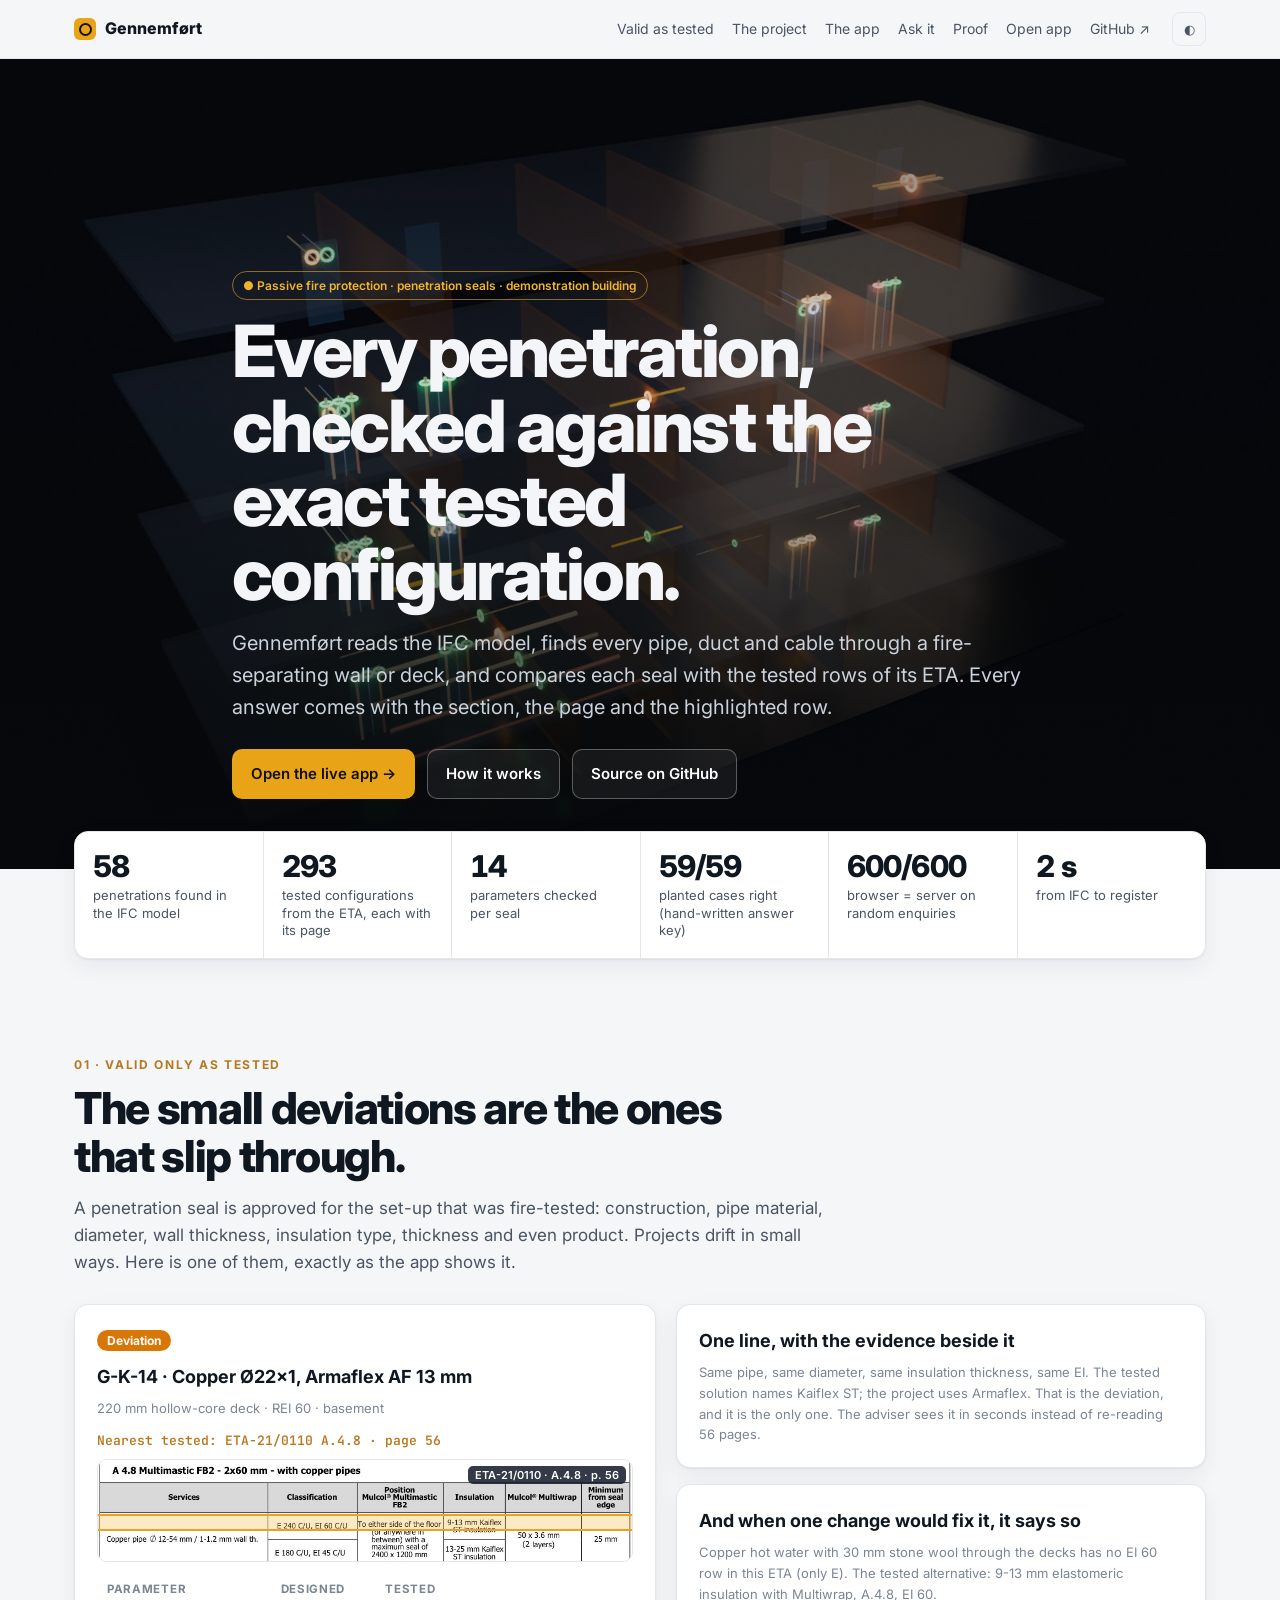
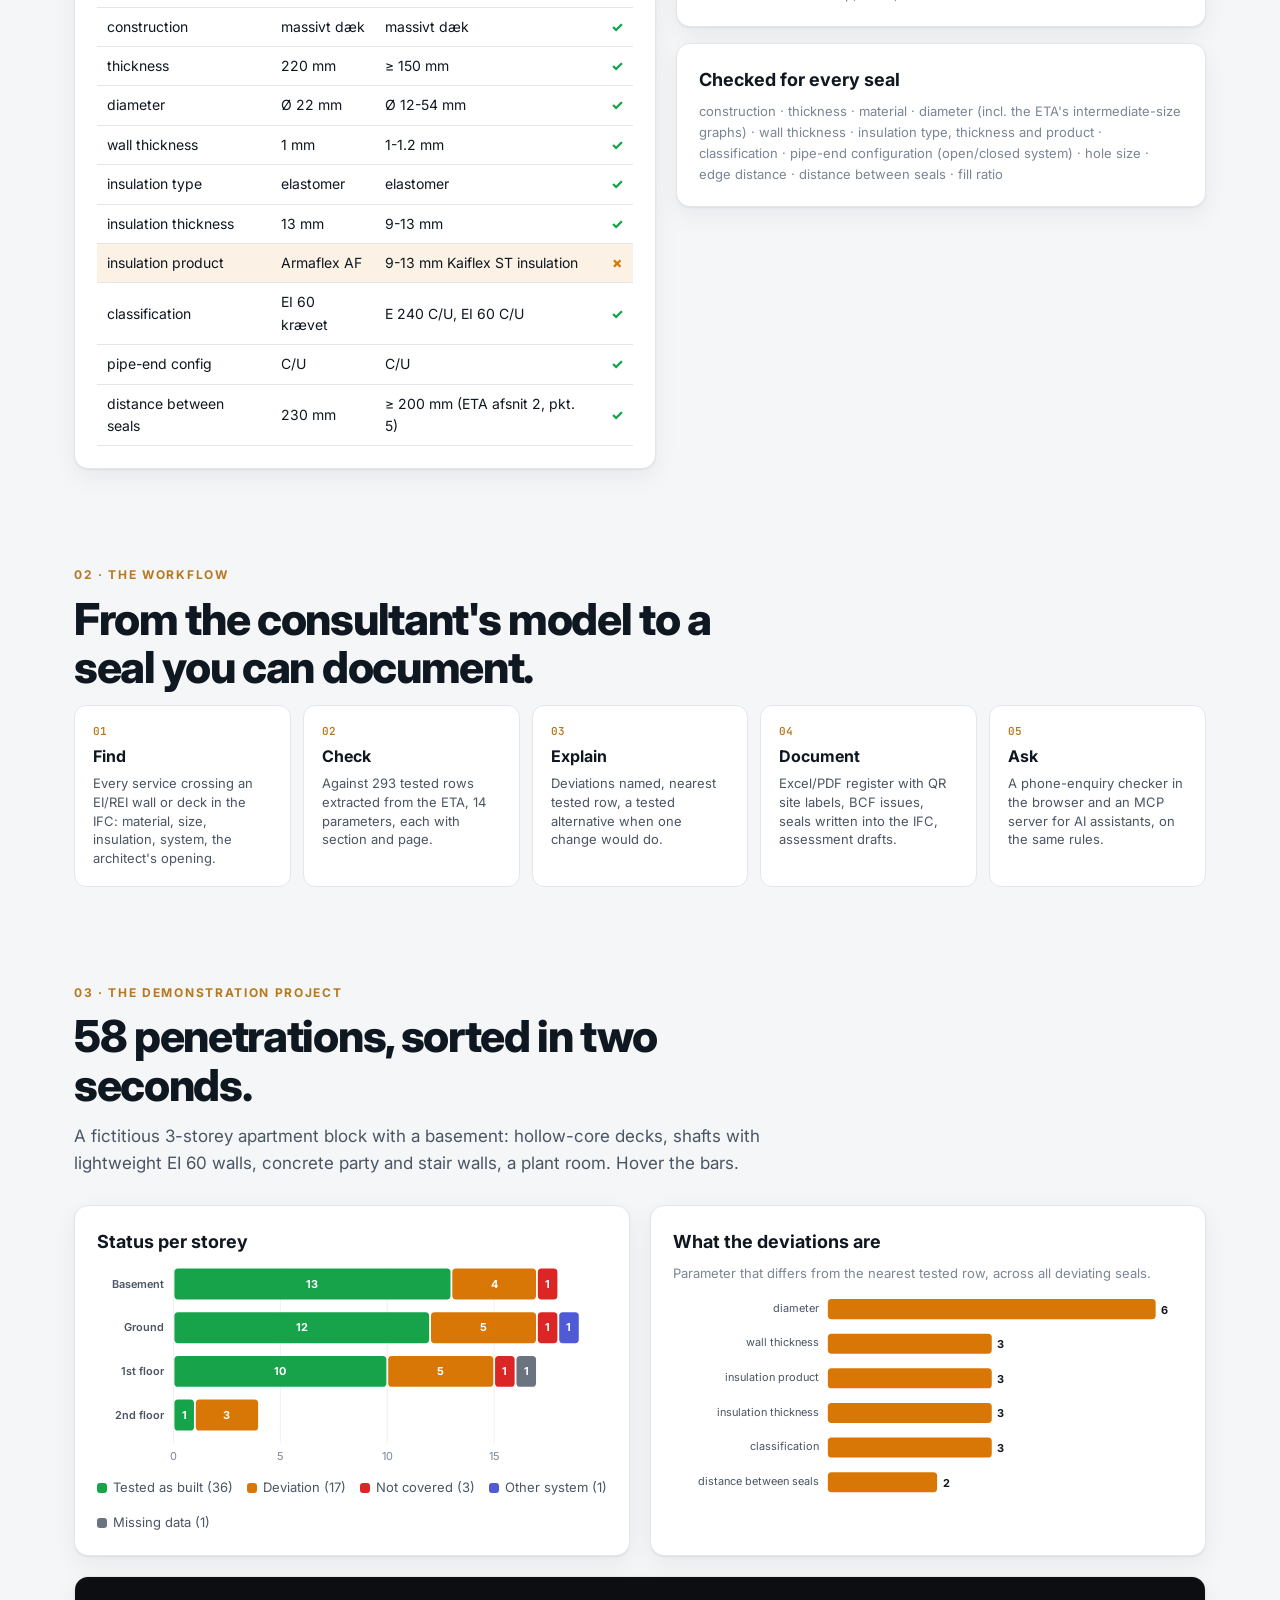
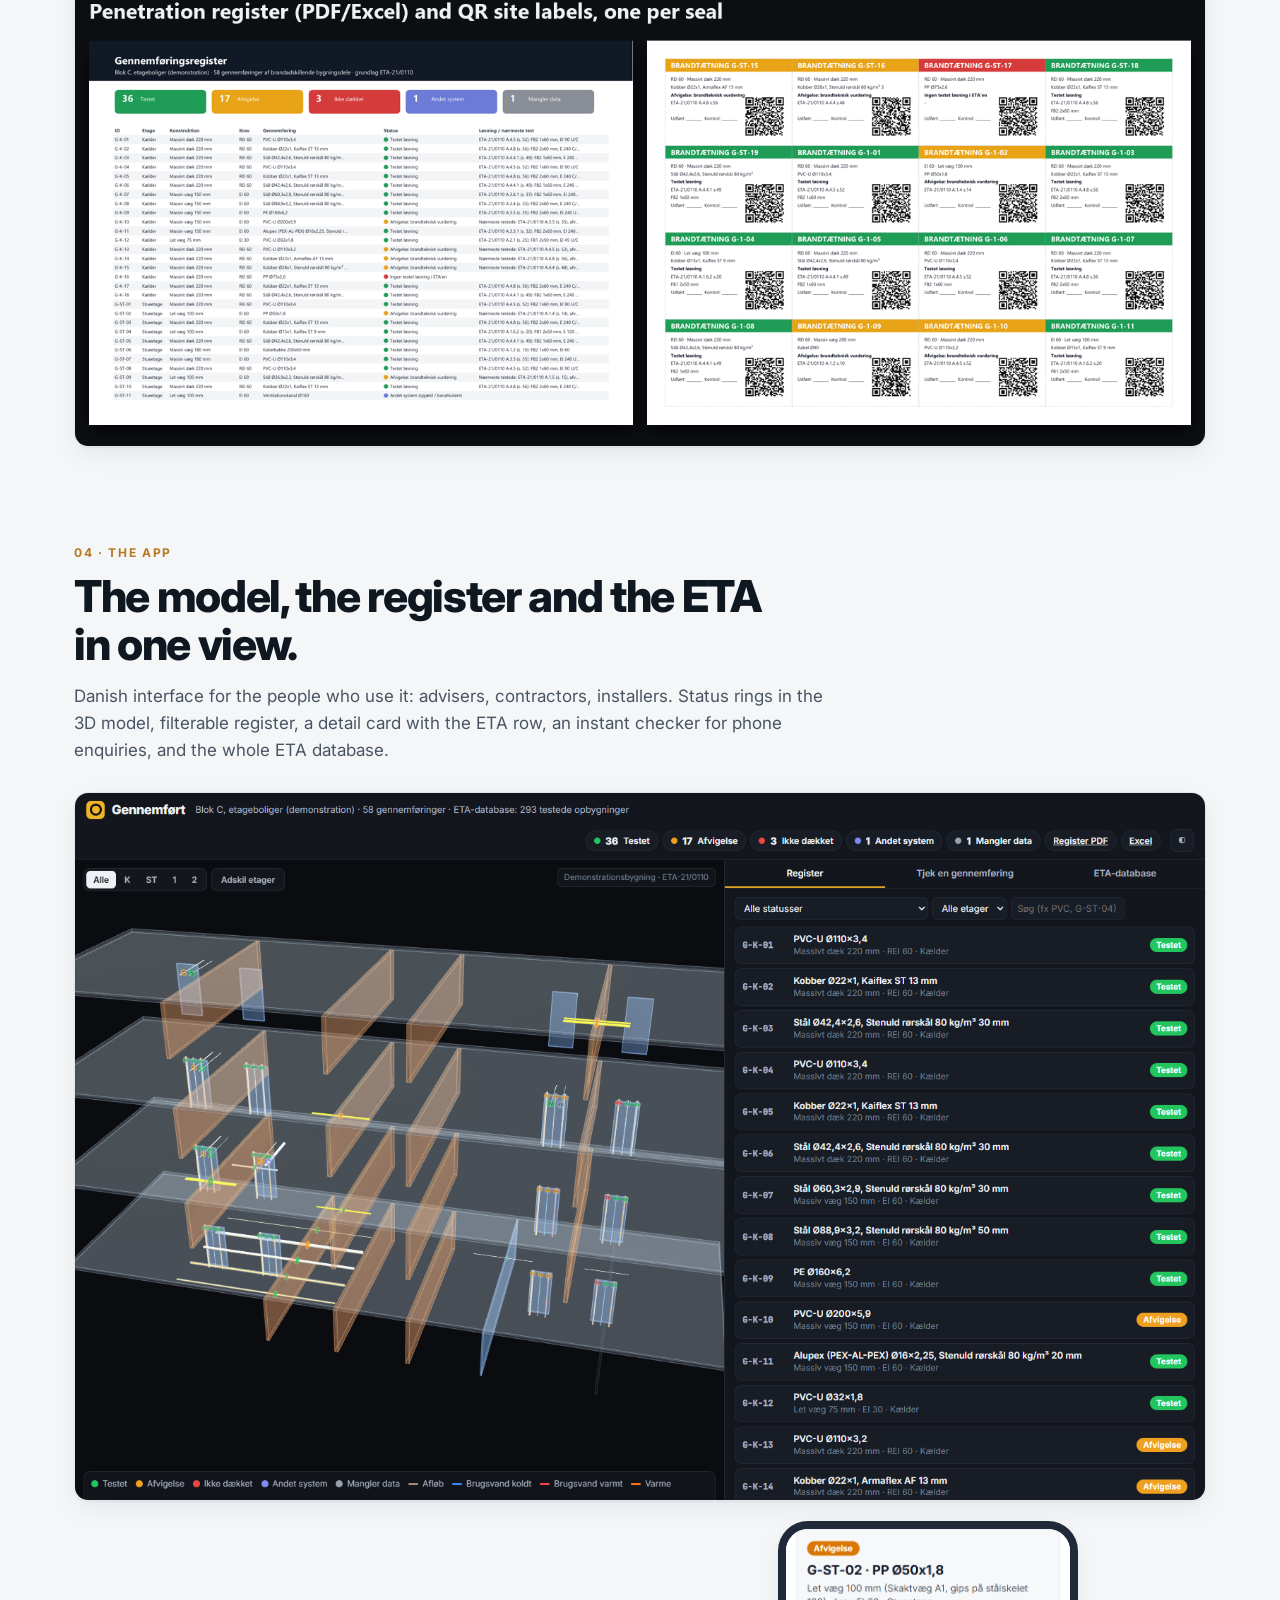
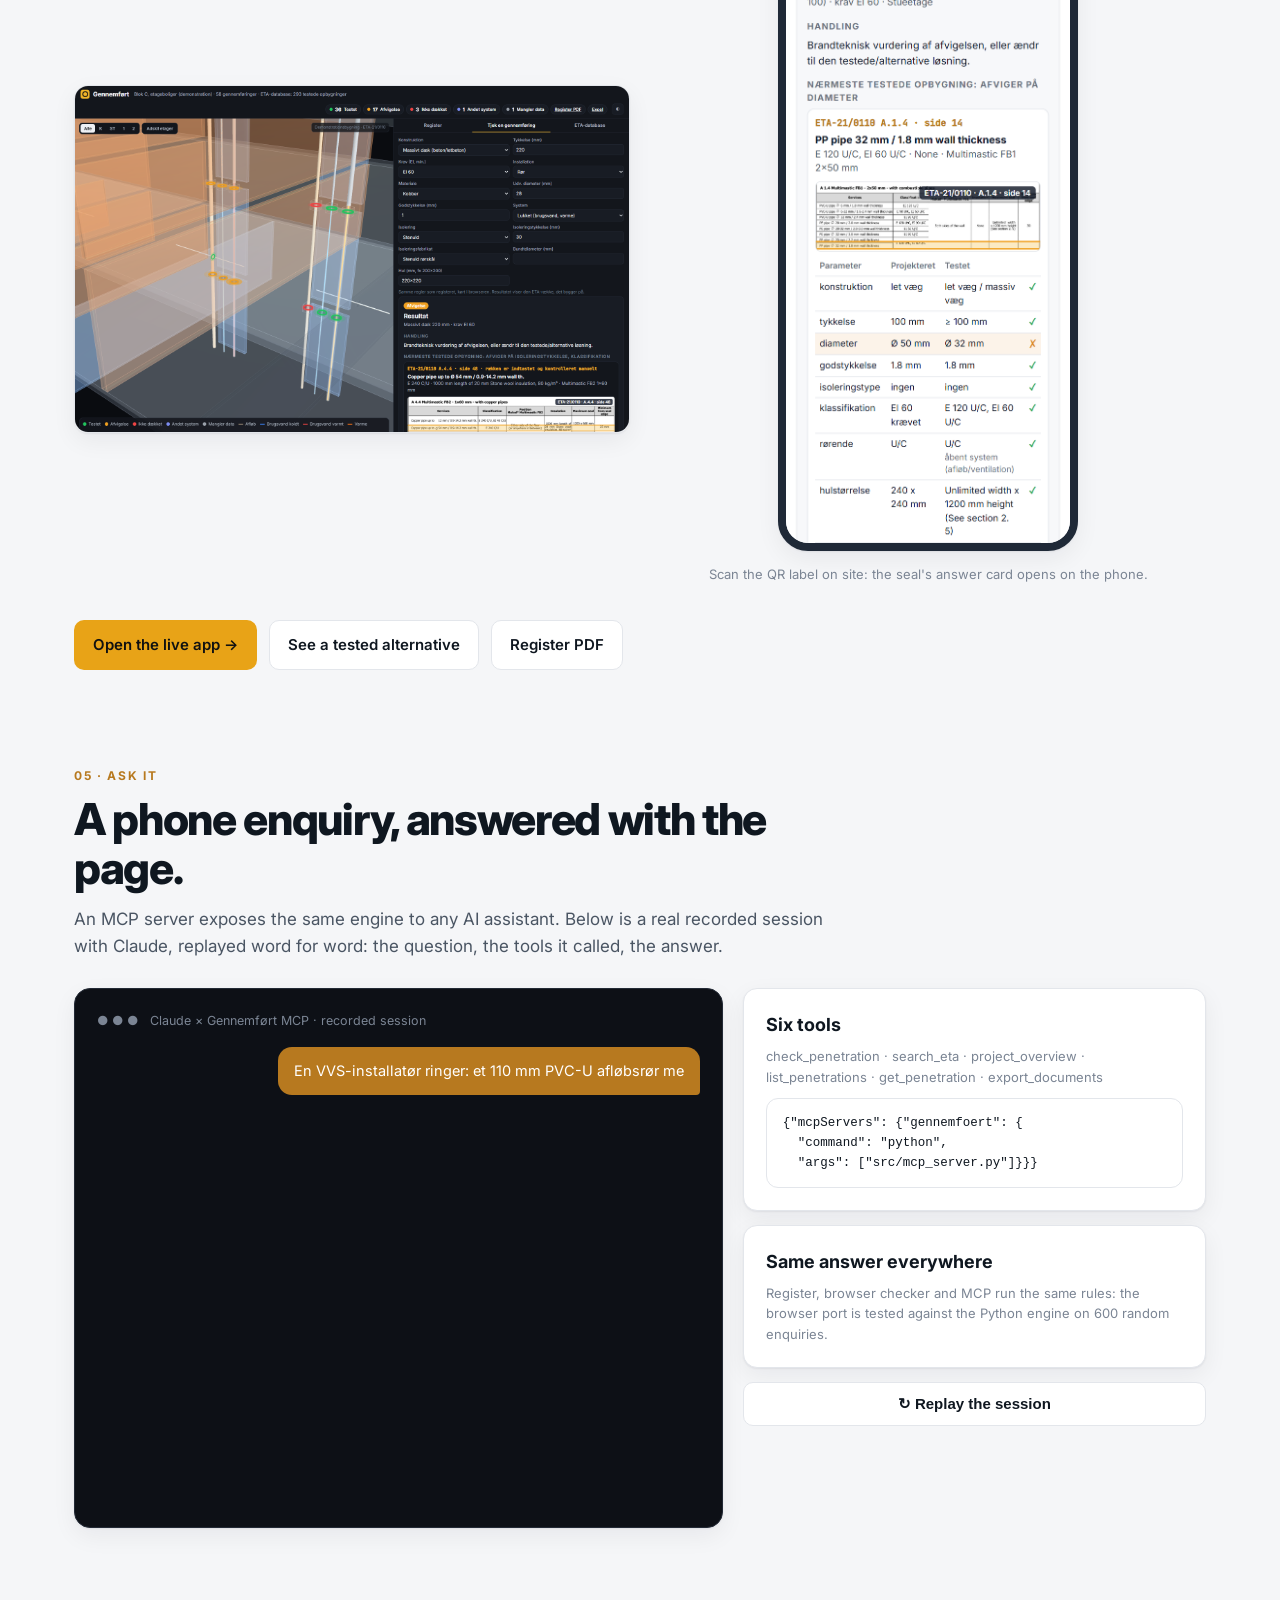
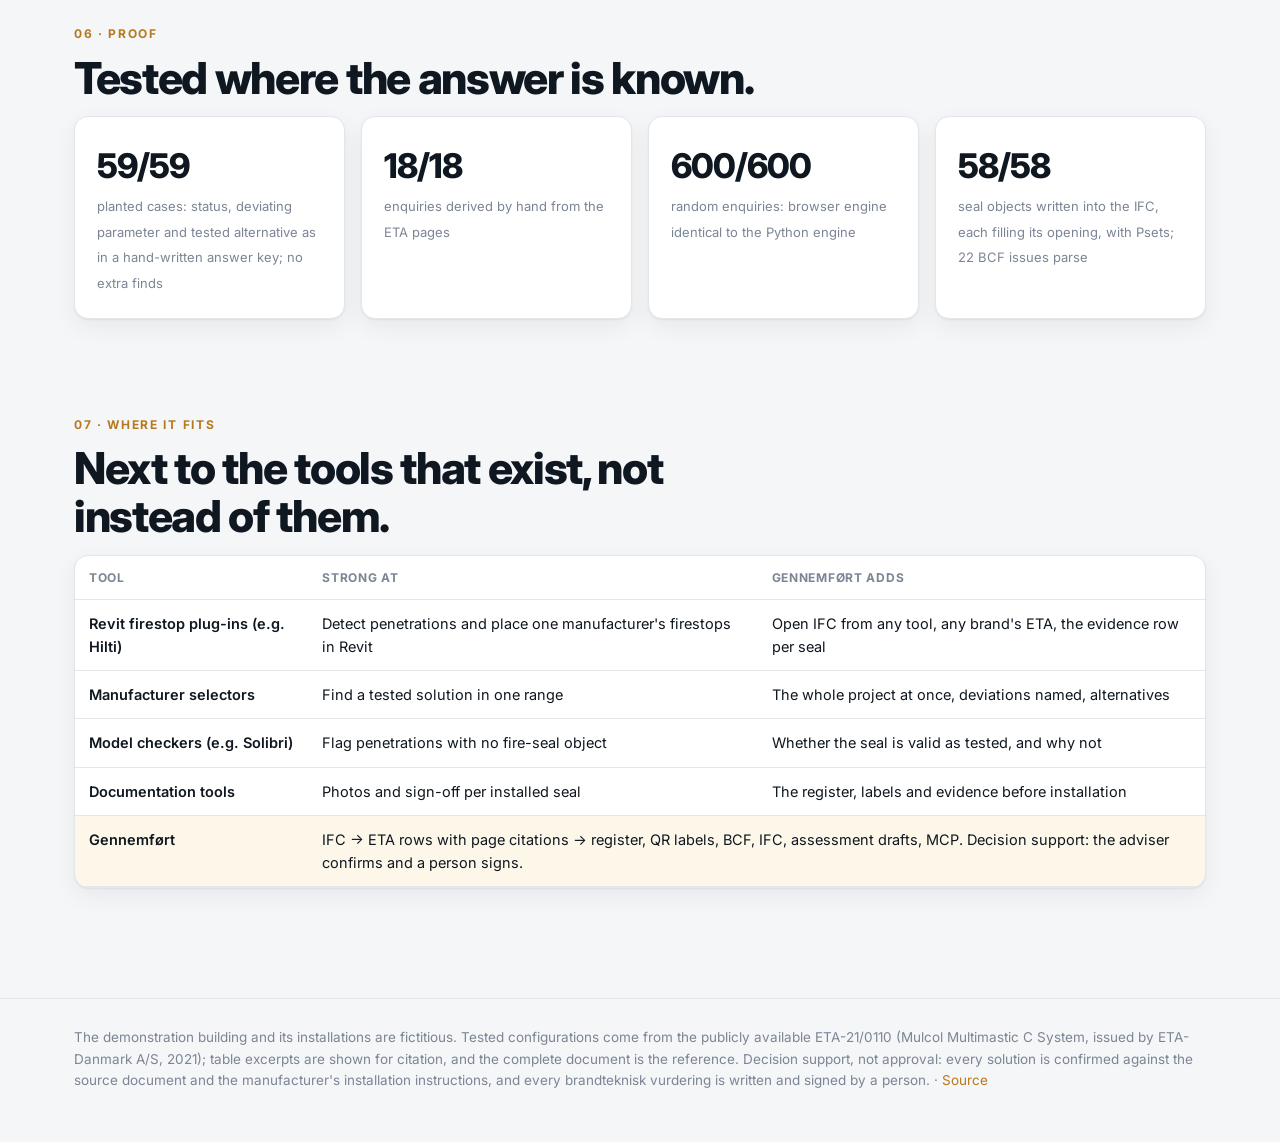
==== docs/index.html @ ce2c6959 "Gennemført: IFC penetrations checked against ETA tested rows (valid as tested), register, QR labels," ====
<!doctype html>
<html lang="en">
<head>
<meta charset="utf-8">
<meta name="viewport" content="width=device-width, initial-scale=1">
<title>Gennemført</title>
<meta name="description" content="Every penetration of a fire separation, found in the IFC model and checked against the exact tested configuration in the ETA, with the page to prove it.">
<meta property="og:title" content="Gennemført: penetration seals, valid as tested">
<meta property="og:description" content="IFC model → ETA rows with page citations → register, QR labels, BCF, IFC, assessment drafts, MCP.">
<meta property="og:image" content="https://abdullah13793-commits.github.io/gennemfoert/media/cover.jpg">
<link rel="icon" href="data:image/svg+xml,%3Csvg xmlns='http://www.w3.org/2000/svg' viewBox='0 0 32 32'%3E%3Crect x='4' y='4' width='24' height='24' rx='5' fill='%23e8a317'/%3E%3Ccircle cx='16' cy='16' r='6.5' fill='none' stroke='%23111' stroke-width='3'/%3E%3C/svg%3E">
<link rel="preconnect" href="https://fonts.googleapis.com"><link rel="preconnect" href="https://fonts.gstatic.com" crossorigin>
<link href="https://fonts.googleapis.com/css2?family=Inter:wght@400;500;600;700;800&family=JetBrains+Mono:wght@400;500;600&display=swap" rel="stylesheet">
<style>
:root{--bg:#f5f6f8;--bg2:#fff;--panel:#fff;--line:#e3e6eb;--grid:#eceff3;--ink:#0f1720;--ink2:#4a5563;--ink3:#7b8594;--accent:#b7791f;
  --ok:#16a34a;--dev:#d97706;--bad:#dc2626;--other:#4f5bd5;--miss:#6b7280;--shadow:0 1px 2px rgba(15,23,32,.06),0 8px 24px rgba(15,23,32,.06)}
:root[data-theme="dark"]{--bg:#0b0d11;--bg2:#10131a;--panel:#141821;--line:#232a36;--grid:#1c222c;--ink:#eef1f5;--ink2:#a9b2bf;--ink3:#727c8a;--accent:#f0b429;
  --ok:#22c55e;--dev:#f0a020;--bad:#ef4444;--other:#7c8cf0;--miss:#9aa1ab;--shadow:0 1px 2px rgba(0,0,0,.4),0 10px 30px rgba(0,0,0,.35)}
@media (prefers-color-scheme: dark){:root:not([data-theme="light"]){--bg:#0b0d11;--bg2:#10131a;--panel:#141821;--line:#232a36;--grid:#1c222c;--ink:#eef1f5;--ink2:#a9b2bf;--ink3:#727c8a;--accent:#f0b429;
  --ok:#22c55e;--dev:#f0a020;--bad:#ef4444;--other:#7c8cf0;--miss:#9aa1ab;--shadow:0 1px 2px rgba(0,0,0,.4),0 10px 30px rgba(0,0,0,.35)}}
*{box-sizing:border-box}html{scroll-behavior:smooth}
body{margin:0;background:var(--bg);color:var(--ink);font:16px/1.6 Inter,system-ui,Segoe UI,sans-serif;-webkit-font-smoothing:antialiased}
a{color:var(--accent);text-decoration:none}a:hover{text-decoration:underline}
.mono{font-family:"JetBrains Mono",Consolas,monospace}
.wrap{max-width:1180px;margin:0 auto;padding:0 24px}
nav.top{position:sticky;top:0;z-index:50;background:color-mix(in srgb,var(--bg) 84%,transparent);backdrop-filter:blur(12px);border-bottom:1px solid var(--line)}
nav.top .wrap{display:flex;align-items:center;gap:22px;height:58px}
.brand{display:flex;align-items:center;gap:9px;font-weight:800;color:var(--ink)}
.brand i{width:22px;height:22px;border-radius:6px;background:#e8a317;display:inline-grid;place-items:center}.brand i::after{content:"";width:9px;height:9px;border-radius:50%;border:2.5px solid #111}
nav .links{display:flex;gap:18px;margin-left:auto;font-size:14px}nav .links a{color:var(--ink2);white-space:nowrap}
nav button{background:none;border:1px solid var(--line);color:var(--ink2);border-radius:8px;width:34px;height:34px;cursor:pointer;flex:none}
.hero{position:relative;min-height:90vh;display:flex;align-items:flex-end;overflow:hidden;background:#06080b}
.hero img{position:absolute;inset:0;width:100%;height:100%;object-fit:cover;object-position:60% 50%;animation:drift 24s ease-in-out infinite alternate}
@keyframes drift{from{transform:scale(1.03)}to{transform:scale(1.11) translate(-1.5%,-1%)}}
.hero::after{content:"";position:absolute;inset:0;background:linear-gradient(180deg,rgba(6,8,11,.55) 0%,rgba(6,8,11,.12) 38%,rgba(6,8,11,.94) 100%)}
.hero .wrap{position:relative;z-index:2;padding-bottom:70px;color:#f3f5f8}
.tag{display:inline-flex;gap:6px;font-size:12px;font-weight:600;padding:4px 10px;border-radius:999px;border:1px solid rgba(240,180,41,.55);color:#f0b429}
.hero h1{font-size:clamp(36px,5.8vw,72px);line-height:1.03;letter-spacing:-.035em;margin:14px 0 16px;font-weight:800;max-width:17ch}
.hero p{font-size:clamp(17px,2vw,20px);max-width:62ch;color:#c9d1db;margin:0 0 26px}
.btns{display:flex;flex-wrap:wrap;gap:12px}
.btn{display:inline-flex;align-items:center;gap:8px;padding:12px 18px;border-radius:10px;font-weight:600;font-size:15px;border:1px solid transparent}
.btn:hover{text-decoration:none;transform:translateY(-1px)}.btn.pri{background:#e8a317;color:#111}.btn.ghost{border-color:rgba(255,255,255,.3);color:#fff;background:rgba(255,255,255,.06)}
.btn.line{border-color:var(--line);color:var(--ink);background:var(--panel)}
.kpis{display:grid;grid-template-columns:repeat(6,1fr);gap:1px;background:var(--line);border:1px solid var(--line);border-radius:14px;overflow:hidden;margin-top:-38px;position:relative;z-index:5;box-shadow:var(--shadow)}
.kpi{background:var(--panel);padding:18px}.kpi b{display:block;font-size:30px;font-weight:800;letter-spacing:-.03em;line-height:1.1;font-variant-numeric:tabular-nums}.kpi span{font-size:13px;color:var(--ink2);line-height:1.35;display:block;margin-top:4px}
section{padding:96px 0 0}
.eyebrow{font-size:12px;font-weight:700;letter-spacing:.14em;text-transform:uppercase;color:var(--accent)}
h2{font-size:clamp(28px,3.6vw,44px);letter-spacing:-.03em;line-height:1.1;margin:10px 0 14px;font-weight:800;max-width:24ch}
h3{font-size:18px;margin:0 0 6px}
.sub{color:var(--ink2);max-width:70ch;font-size:17px;margin:0 0 28px}
.card{background:var(--panel);border:1px solid var(--line);border-radius:14px;box-shadow:var(--shadow)}.pad{padding:22px}
.grid2{display:grid;grid-template-columns:1fr 1fr;gap:20px}.grid2>*{min-width:0}.grid2.ask{grid-template-columns:1.4fr 1fr}.chat .a{overflow-x:auto}
.shot{width:100%;display:block;border-radius:14px;border:1px solid var(--line);box-shadow:var(--shadow)}
.muted{color:var(--ink3);font-size:13px}
.steps{display:grid;grid-template-columns:repeat(5,1fr);gap:12px;counter-reset:s}
.step{padding:18px;border-radius:12px;background:var(--panel);border:1px solid var(--line);position:relative}
.step::before{counter-increment:s;content:counter(s,decimal-leading-zero);font:600 11px "JetBrains Mono",monospace;color:var(--accent);display:block;margin-bottom:6px}
.step b{display:block;font-size:16px;margin-bottom:4px}.step span{font-size:13px;color:var(--ink2);line-height:1.45;display:block}
.dev{display:grid;grid-template-columns:1.1fr 1fr;gap:20px;align-items:start}
.vs{width:100%;border-collapse:collapse;font-size:14px}.vs td,.vs th{padding:8px 10px;border-bottom:1px solid var(--line);text-align:left}
.vs th{font-size:11.5px;color:var(--ink3);text-transform:uppercase;letter-spacing:.06em}.vs td.ok{color:var(--ok);font-weight:800}.vs td.no{color:var(--dev);font-weight:800}
.vs tr.bad td{background:color-mix(in srgb,var(--dev) 10%,transparent)}
.etaimg{position:relative;border-radius:10px;overflow:hidden;border:1px solid var(--line);background:#fff;margin:10px 0}
.etaimg img{display:block;width:100%}.etaimg .hl{position:absolute;left:0;right:0;background:rgba(240,180,41,.28);outline:2px solid #f0a020}
.etaimg .cap{position:absolute;right:6px;top:6px;font:600 11px Inter;background:rgba(17,24,39,.85);color:#fff;padding:2px 7px;border-radius:5px}
.ref{font:600 13px "JetBrains Mono",monospace;color:var(--accent)}
.badge{display:inline-flex;font:700 12px Inter;padding:3px 10px;border-radius:999px;color:#fff}
.chips{display:flex;flex-wrap:wrap;gap:8px;margin-bottom:12px}
.chip{border:1px solid var(--line);background:var(--bg2);color:var(--ink2);padding:6px 12px;border-radius:999px;font:500 13px Inter;cursor:pointer}
.chip.on{background:var(--ink);color:var(--bg);border-color:var(--ink)}
.chart{position:relative}.chart svg{display:block;width:100%;height:auto;overflow:visible}.chart text{fill:var(--ink3);font:12px Inter,sans-serif}
.tip{position:absolute;pointer-events:none;background:var(--panel);border:1px solid var(--line);border-radius:10px;padding:8px 11px;font-size:12.5px;line-height:1.45;box-shadow:var(--shadow);opacity:0;transition:opacity .12s;z-index:5;color:var(--ink)}
.legend{display:flex;flex-wrap:wrap;gap:14px;font-size:13px;color:var(--ink2);margin-top:10px}.legend i{display:inline-block;width:10px;height:10px;border-radius:3px;margin-right:6px;vertical-align:-1px}
.chat{background:#0d1016;border-radius:16px;border:1px solid #232a36;padding:22px;color:#e8ecf1;min-height:540px;font-size:14.5px;box-shadow:var(--shadow)}
.chat .bar{color:#7b8594;font-size:12.5px;margin-bottom:16px}
.chat .q{margin-left:auto;max-width:86%;background:#b7791f;color:#fff;padding:12px 16px;border-radius:14px 14px 4px 14px;width:fit-content}
.chat .tools{display:flex;flex-wrap:wrap;gap:8px;margin:16px 0}
.chat .tool{font:12px "JetBrains Mono",monospace;border:1px solid #8a6a2a;color:#f6d38a;border-radius:999px;padding:3px 10px;opacity:0;transition:all .3s}.chat .tool.on{opacity:1}
.chat .a{color:#d5dbe3;line-height:1.6}.chat .a b{color:#fff}.chat .a table{border-collapse:collapse;margin:8px 0;font-size:13px}.chat .a td,.chat .a th{border-bottom:1px solid #2a313d;padding:4px 8px;text-align:left}
.chat .cursor{display:inline-block;width:8px;height:16px;background:#f0b429;vertical-align:-2px;animation:blink 1s steps(2) infinite}@keyframes blink{50%{opacity:0}}
pre.code{background:var(--bg2);border:1px solid var(--line);border-radius:12px;padding:14px 16px;overflow-x:auto;font-size:12.5px;margin:0}
.proof{display:grid;grid-template-columns:repeat(4,1fr);gap:16px}.proof .card b{font-size:34px;font-weight:800;letter-spacing:-.03em;display:block}
table.cmp{width:100%;border-collapse:collapse;font-size:14.5px}table.cmp th,table.cmp td{text-align:left;padding:12px 14px;border-bottom:1px solid var(--line);vertical-align:top}
table.cmp th{font-size:12px;letter-spacing:.06em;text-transform:uppercase;color:var(--ink3)}table.cmp td:first-child{font-weight:600}table.cmp tr.us td{background:color-mix(in srgb,#e8a317 9%,transparent)}
.tablewrap{overflow-x:auto}
.phone{max-width:300px;margin:0 auto;border-radius:30px;border:8px solid #1f2937;overflow:hidden;box-shadow:var(--shadow)}.phone img{display:block;width:100%}
footer{margin-top:110px;border-top:1px solid var(--line);padding:28px 0 50px;color:var(--ink3);font-size:13.5px}
.reveal{opacity:0;transform:translateY(18px);transition:opacity .7s,transform .7s}.reveal.in{opacity:1;transform:none}
@media (prefers-reduced-motion:reduce){.reveal{opacity:1;transform:none;transition:none}.hero img{animation:none}}
@media (max-width:960px){.kpis{grid-template-columns:repeat(3,1fr)}.grid2,.grid2.ask,.dev{grid-template-columns:1fr}.vs{font-size:12.5px}.steps{grid-template-columns:repeat(2,1fr)}.proof{grid-template-columns:repeat(2,1fr)}nav .links{display:none}}
@media (max-width:560px){.wrap{padding:0 16px}.kpis{grid-template-columns:repeat(2,1fr)}.kpi b{font-size:24px}section{padding-top:70px}.steps{grid-template-columns:1fr}}
</style>
</head>
<body>
<nav class="top"><div class="wrap">
  <a class="brand" href="#"><i></i>Gennemført</a>
  <div class="links"><a href="#idea">Valid as tested</a><a href="#project">The project</a><a href="#app">The app</a><a href="#ask">Ask it</a><a href="#proof">Proof</a><a href="app/">Open app</a><a href="https://github.com/abdullah13793-commits/gennemfoert">GitHub ↗</a></div>
  <button id="theme" aria-label="Toggle theme">◐</button>
</div></nav>

<header class="hero">
  <img src="media/hero.jpg" alt="Demonstration block with storeys pulled apart: fire-separating walls and decks as tinted glass, pipes in system colours, a glowing ring at every penetration seal">
  <div class="wrap">
    <span class="tag">● Passive fire protection · penetration seals · demonstration building</span>
    <h1>Every penetration, checked against the exact tested configuration.</h1>
    <p>Gennemført reads the IFC model, finds every pipe, duct and cable through a fire-separating wall or deck, and compares each seal with the tested rows of its ETA. Every answer comes with the section, the page and the highlighted row.</p>
    <div class="btns"><a class="btn pri" href="app/">Open the live app →</a><a class="btn ghost" href="#idea">How it works</a><a class="btn ghost" href="https://github.com/abdullah13793-commits/gennemfoert">Source on GitHub</a></div>
  </div>
</header>

<div class="wrap">
  <div class="kpis">
    <div class="kpi"><b data-n="58">58</b><span>penetrations found in the IFC model</span></div>
    <div class="kpi"><b data-n="293">293</b><span>tested configurations from the ETA, each with its page</span></div>
    <div class="kpi"><b>14</b><span>parameters checked per seal</span></div>
    <div class="kpi"><b>59/59</b><span>planted cases right (hand-written answer key)</span></div>
    <div class="kpi"><b>600/600</b><span>browser = server on random enquiries</span></div>
    <div class="kpi"><b>2 s</b><span>from IFC to register</span></div>
  </div>

  <section id="idea" class="reveal">
    <div class="eyebrow">01 · Valid only as tested</div>
    <h2>The small deviations are the ones that slip through.</h2>
    <p class="sub">A penetration seal is approved for the set-up that was fire-tested: construction, pipe material, diameter, wall thickness, insulation type, thickness and even product. Projects drift in small ways. Here is one of them, exactly as the app shows it.</p>
    <div class="dev">
      <div class="card pad">
        <span class="badge" style="background:var(--dev)">Deviation</span>
        <h3 style="margin-top:10px">G-K-14 · Copper Ø22×1, Armaflex AF 13 mm</h3>
        <div class="muted">220 mm hollow-core deck · REI 60 · basement</div>
        <div style="margin-top:14px" class="ref">Nearest tested: ETA-21/0110 A.4.8 · page 56</div>
        <div class="etaimg" id="etaimg"><img src="app/data/eta/p56.jpg" alt="ETA-21/0110 Annex A, table A.4.8"><span class="cap">ETA-21/0110 · A.4.8 · p. 56</span></div>
        <table class="vs" id="vs"></table>
      </div>
      <div>
        <div class="card pad" style="margin-bottom:16px">
          <h3>One line, with the evidence beside it</h3>
          <p class="muted" style="margin:0">Same pipe, same diameter, same insulation thickness, same EI. The tested solution names Kaiflex ST; the project uses Armaflex. That is the deviation, and it is the only one. The adviser sees it in seconds instead of re-reading 56 pages.</p>
        </div>
        <div class="card pad" style="margin-bottom:16px">
          <h3>And when one change would fix it, it says so</h3>
          <p class="muted" style="margin:0">Copper hot water with 30 mm stone wool through the decks has no EI 60 row in this ETA (only E). The tested alternative: 9-13 mm elastomeric insulation with Multiwrap, A.4.8, EI 60.</p>
        </div>
        <div class="card pad">
          <h3>Checked for every seal</h3>
          <p class="muted" style="margin:0">construction · thickness · material · diameter (incl. the ETA's intermediate-size graphs) · wall thickness · insulation type, thickness and product · classification · pipe-end configuration (open/closed system) · hole size · edge distance · distance between seals · fill ratio</p>
        </div>
      </div>
    </div>
  </section>

  <section id="flow" class="reveal">
    <div class="eyebrow">02 · The workflow</div>
    <h2>From the consultant's model to a seal you can document.</h2>
    <div class="steps">
      <div class="step"><b>Find</b><span>Every service crossing an EI/REI wall or deck in the IFC: material, size, insulation, system, the architect's opening.</span></div>
      <div class="step"><b>Check</b><span>Against 293 tested rows extracted from the ETA, 14 parameters, each with section and page.</span></div>
      <div class="step"><b>Explain</b><span>Deviations named, nearest tested row, a tested alternative when one change would do.</span></div>
      <div class="step"><b>Document</b><span>Excel/PDF register with QR site labels, BCF issues, seals written into the IFC, assessment drafts.</span></div>
      <div class="step"><b>Ask</b><span>A phone-enquiry checker in the browser and an MCP server for AI assistants, on the same rules.</span></div>
    </div>
  </section>

  <section id="project" class="reveal">
    <div class="eyebrow">03 · The demonstration project</div>
    <h2>58 penetrations, sorted in two seconds.</h2>
    <p class="sub">A fictitious 3-storey apartment block with a basement: hollow-core decks, shafts with lightweight EI 60 walls, concrete party and stair walls, a plant room. Hover the bars.</p>
    <div class="grid2">
      <div class="card pad"><h3>Status per storey</h3><div class="chart" id="byStorey"></div><div class="legend" id="leg"></div></div>
      <div class="card pad"><h3>What the deviations are</h3><p class="muted" style="margin:0 0 6px">Parameter that differs from the nearest tested row, across all deviating seals.</p><div class="chart" id="byParam"></div></div>
    </div>
    <img class="shot" src="media/register_labels.png" alt="Penetration register and QR labels" style="margin-top:20px">
  </section>

  <section id="app" class="reveal">
    <div class="eyebrow">04 · The app</div>
    <h2>The model, the register and the ETA in one view.</h2>
    <p class="sub">Danish interface for the people who use it: advisers, contractors, installers. Status rings in the 3D model, filterable register, a detail card with the ETA row, an instant checker for phone enquiries, and the whole ETA database.</p>
    <img class="shot" src="media/app_overview.png" alt="App overview: 3D model with status rings and the register">
    <div class="grid2" style="margin-top:20px;align-items:center">
      <img class="shot" src="media/app_checker.png" alt="Instant checker for a phone enquiry">
      <div><div class="phone"><img src="media/app_phone.png" alt="QR label opened on a phone on site"></div><p class="muted" style="text-align:center">Scan the QR label on site: the seal's answer card opens on the phone.</p></div>
    </div>
    <div class="btns" style="margin-top:22px"><a class="btn pri" href="app/">Open the live app →</a><a class="btn line" href="app/#G-K-15">See a tested alternative</a><a class="btn line" href="app/downloads/Gennemfoeringsregister.pdf">Register PDF</a></div>
  </section>

  <section id="ask" class="reveal">
    <div class="eyebrow">05 · Ask it</div>
    <h2>A phone enquiry, answered with the page.</h2>
    <p class="sub">An MCP server exposes the same engine to any AI assistant. Below is a real recorded session with Claude, replayed word for word: the question, the tools it called, the answer.</p>
    <div class="grid2 ask">
      <div class="chat"><div class="bar">● ● ● &nbsp; Claude × Gennemført MCP · recorded session</div><div class="q" id="cq"></div><div class="tools" id="ct"></div><div class="a" id="ca"></div></div>
      <div style="display:flex;flex-direction:column;gap:14px">
        <div class="card pad"><h3>Six tools</h3><p class="muted" style="margin:0 0 10px">check_penetration · search_eta · project_overview · list_penetrations · get_penetration · export_documents</p>
<pre class="code">{"mcpServers": {"gennemfoert": {
  "command": "python",
  "args": ["src/mcp_server.py"]}}}</pre></div>
        <div class="card pad"><h3>Same answer everywhere</h3><p class="muted" style="margin:0">Register, browser checker and MCP run the same rules: the browser port is tested against the Python engine on 600 random enquiries.</p></div>
        <button class="btn line" id="replay" style="justify-content:center">↻ Replay the session</button>
      </div>
    </div>
  </section>

  <section id="proof" class="reveal">
    <div class="eyebrow">06 · Proof</div>
    <h2>Tested where the answer is known.</h2>
    <div class="proof">
      <div class="card pad"><b>59/59</b><span class="muted">planted cases: status, deviating parameter and tested alternative as in a hand-written answer key; no extra finds</span></div>
      <div class="card pad"><b>18/18</b><span class="muted">enquiries derived by hand from the ETA pages</span></div>
      <div class="card pad"><b>600/600</b><span class="muted">random enquiries: browser engine identical to the Python engine</span></div>
      <div class="card pad"><b>58/58</b><span class="muted">seal objects written into the IFC, each filling its opening, with Psets; 22 BCF issues parse</span></div>
    </div>
  </section>

  <section id="fit" class="reveal">
    <div class="eyebrow">07 · Where it fits</div>
    <h2>Next to the tools that exist, not instead of them.</h2>
    <div class="card tablewrap"><table class="cmp">
      <tr><th>Tool</th><th>Strong at</th><th>Gennemført adds</th></tr>
      <tr><td>Revit firestop plug-ins (e.g. Hilti)</td><td>Detect penetrations and place one manufacturer's firestops in Revit</td><td>Open IFC from any tool, any brand's ETA, the evidence row per seal</td></tr>
      <tr><td>Manufacturer selectors</td><td>Find a tested solution in one range</td><td>The whole project at once, deviations named, alternatives</td></tr>
      <tr><td>Model checkers (e.g. Solibri)</td><td>Flag penetrations with no fire-seal object</td><td>Whether the seal is valid as tested, and why not</td></tr>
      <tr><td>Documentation tools</td><td>Photos and sign-off per installed seal</td><td>The register, labels and evidence before installation</td></tr>
      <tr class="us"><td>Gennemført</td><td colspan="2">IFC → ETA rows with page citations → register, QR labels, BCF, IFC, assessment drafts, MCP. Decision support: the adviser confirms and a person signs.</td></tr>
    </table></div>
  </section>
</div>

<footer><div class="wrap">
  The demonstration building and its installations are fictitious. Tested configurations come from the publicly available ETA-21/0110 (Mulcol Multimastic C System, issued by ETA-Danmark A/S, 2021); table excerpts are shown for citation, and the complete document is the reference. Decision support, not approval: every solution is confirmed against the source document and the manufacturer's installation instructions, and every brandteknisk vurdering is written and signed by a person. · <a href="https://github.com/abdullah13793-commits/gennemfoert">Source</a>
</div></footer>

<script>
(() => {
const $ = s => document.querySelector(s), root = document.documentElement;
try { const t = localStorage.getItem('gf-site'); if (t) root.dataset.theme = t; } catch (e) {}
$('#theme').onclick = () => { const dark = getComputedStyle(root).getPropertyValue('--bg').trim() === '#0b0d11'; root.dataset.theme = dark ? 'light' : 'dark';
  try { localStorage.setItem('gf-site', root.dataset.theme); } catch (e) {} draw(); };
const css = v => getComputedStyle(root).getPropertyValue(v).trim();
const esc = s => String(s ?? '').replace(/[&<>]/g, c => ({'&':'&amp;','<':'&lt;','>':'&gt;'}[c]));
const COL = {TESTET:'--ok', AFVIGELSE:'--dev', IKKE_DAEKKET:'--bad', ANDET_SYSTEM:'--other', MANGLER_DATA:'--miss'};
const EN = {TESTET:'Tested as built', AFVIGELSE:'Deviation', IKKE_DAEKKET:'Not covered', ANDET_SYSTEM:'Other system', MANGLER_DATA:'Missing data'};
const ORDER = ['TESTET','AFVIGELSE','IKKE_DAEKKET','ANDET_SYSTEM','MANGLER_DATA'];
const PEN = {'konstruktion':'construction','tykkelse':'thickness','diameter':'diameter','godstykkelse':'wall thickness','isoleringstype':'insulation type',
  'isoleringstykkelse':'insulation thickness','isoleringsfabrikat':'insulation product','klassifikation':'classification','rørende':'pipe-end config',
  'hulstørrelse':'hole size','kantafstand':'edge distance','afstand mellem tætninger':'distance between seals','fyldningsgrad':'fill ratio'};
let REG, S;
const io = new IntersectionObserver(es => es.forEach(e => { if (e.isIntersecting) { e.target.classList.add('in'); io.unobserve(e.target); if (e.target.id === 'ask') play(); } }), {threshold: .12});
document.querySelectorAll('.reveal').forEach(s => io.observe(s));
Promise.all(['app/data/register.json','app/data/summary.json','data/mcp_demo.json'].map(u => fetch(u).then(r => r.json()))).then(([r, s, chat]) => {
  REG = r; S = s; window.CHAT = chat; example(); draw(); });

function example() {
  const p = REG.find(x => x.id === 'G-K-14'), n = p.nearest[0], m = S.eta.pages[n.page];
  if (n.row_bbox) { const d = document.createElement('div'); d.className = 'hl';
    d.style.top = ((n.row_bbox[1] - m.y0) / m.h * 100) + '%'; d.style.height = ((n.row_bbox[3] - n.row_bbox[1]) / m.h * 100) + '%'; $('#etaimg').appendChild(d); }
  $('#vs').innerHTML = '<tr><th>Parameter</th><th>Designed</th><th>Tested</th><th></th></tr>' + n.checks.filter(c => !['hulstørrelse','kantafstand','fyldningsgrad'].includes(c.c)).map(c =>
    `<tr class="${c.ok?'':'bad'}"><td>${esc(PEN[c.c] || c.c)}</td><td>${esc(c.a)}</td><td>${esc(c.t)}</td><td class="${c.ok?'ok':'no'}">${c.ok?'✓':'✗'}</td></tr>`).join('');
}
function svg(box, w, h) { box.innerHTML = ''; const NS = 'http://www.w3.org/2000/svg'; const s = document.createElementNS(NS, 'svg'); s.setAttribute('viewBox', `0 0 ${w} ${h}`); box.appendChild(s);
  const tip = document.createElement('div'); tip.className = 'tip'; box.appendChild(tip);
  const el = (t, a, p) => { const e = document.createElementNS(NS, t); for (const k in a) e.setAttribute(k, a[k]); (p || s).appendChild(e); return e; }; return [s, el, tip]; }
function tipAt(tip, box, e, html) { const b = box.getBoundingClientRect(); tip.innerHTML = html; tip.style.opacity = 1; let x = e.clientX - b.left + 12; if (x + tip.offsetWidth > b.width) x -= tip.offsetWidth + 24; tip.style.left = x + 'px'; tip.style.top = (e.clientY - b.top - 10) + 'px'; }
function draw() {
  if (!REG) return;
  // stacked bars per storey (horizontal), 2px gaps
  const storeys = ['Kælder','Stueetage','1. sal','2. sal'], lbl = {'Kælder':'Basement','Stueetage':'Ground','1. sal':'1st floor','2. sal':'2nd floor'};
  const box = $('#byStorey'), W = 560, rowH = 34, m = {l: 84, r: 30, t: 6, b: 26}, H = m.t + m.b + storeys.length * (rowH + 14);
  const [s, el, tip] = svg(box, W, H); const max = Math.max(...storeys.map(st => REG.filter(p => p.storey === st).length));
  const X = v => m.l + v / max * (W - m.l - m.r);
  for (let v = 0; v <= max; v += 5) { el('line', {x1: X(v), x2: X(v), y1: m.t, y2: H - m.b, stroke: css('--grid')}); el('text', {x: X(v), y: H - 8, 'text-anchor': 'middle'}).textContent = v; }
  storeys.forEach((st, i) => {
    const y = m.t + i * (rowH + 14); let acc = 0;
    el('text', {x: m.l - 10, y: y + rowH / 2 + 4, 'text-anchor': 'end', style: `fill:${css('--ink2')};font-weight:600`}).textContent = lbl[st];
    ORDER.forEach(k => { const n = REG.filter(p => p.storey === st && p.status === k).length; if (!n) return;
      const r = el('rect', {x: X(acc) + 1, y, width: Math.max(1, X(acc + n) - X(acc) - 2), height: rowH, rx: 4, fill: css(COL[k])});
      r.addEventListener('mousemove', e => tipAt(tip, box, e, `<b>${lbl[st]}</b><br>${EN[k]}: ${n}<br><span style="color:var(--ink3)">${REG.filter(p => p.storey === st && p.status === k).map(p => p.id).join(', ')}</span>`));
      r.addEventListener('mouseleave', () => tip.style.opacity = 0);
      if (X(acc + n) - X(acc) > 22) el('text', {x: (X(acc) + X(acc + n)) / 2, y: y + rowH / 2 + 4, 'text-anchor': 'middle', style: 'fill:#fff;font-weight:700'}).textContent = n;
      acc += n; });
  });
  $('#leg').innerHTML = ORDER.map(k => `<span><i style="background:var(${COL[k]})"></i>${EN[k]} (${REG.filter(p => p.status === k).length})</span>`).join('');
  // deviation parameters
  const cnt = {}; REG.filter(p => p.status === 'AFVIGELSE').forEach(p => p.nearest[0].deviates.forEach(d => cnt[d] = (cnt[d] || 0) + 1));
  const rows = Object.entries(cnt).sort((a, b) => b[1] - a[1]);
  const box2 = $('#byParam'), m2 = {l: 170, r: 30, t: 6, b: 24}, H2 = m2.t + m2.b + rows.length * 38;
  const [s2, el2, tip2] = svg(box2, W, H2); const mx = Math.max(...rows.map(r => r[1]));
  const X2 = v => m2.l + v / mx * (W - m2.l - m2.r);
  rows.forEach(([k, n], i) => { const y = m2.t + i * 38;
    el2('text', {x: m2.l - 10, y: y + 18, 'text-anchor': 'end', style: `fill:${css('--ink2')}`}).textContent = PEN[k] || k;
    const r = el2('rect', {x: m2.l, y: y + 4, width: X2(n) - m2.l, height: 22, rx: 4, fill: css('--dev')});
    el2('text', {x: X2(n) + 6, y: y + 20, style: `fill:${css('--ink')};font-weight:700`}).textContent = n;
    const ids = REG.filter(p => p.status === 'AFVIGELSE' && p.nearest[0].deviates.includes(k));
    r.addEventListener('mousemove', e => tipAt(tip2, box2, e, `<b>${PEN[k] || k}</b>: ${n} seals<br>${ids.map(p => p.id + ' ' + esc(p.service.line)).slice(0, 4).join('<br>')}`));
    r.addEventListener('mouseleave', () => tip2.style.opacity = 0); });
}
let timers = [];
function play() {
  if (!window.CHAT) { setTimeout(play, 300); return; }
  timers.forEach(clearTimeout); timers = []; const C = window.CHAT;
  $('#cq').textContent = ''; $('#ct').innerHTML = ''; $('#ca').innerHTML = '';
  let i = 0; const q = C.question;
  const tq = () => { $('#cq').textContent = q.slice(0, ++i); if (i < q.length) timers.push(setTimeout(tq, 14)); else timers.push(setTimeout(tools, 400)); };
  const tools = () => { C.calls.forEach((c, k) => { const t = document.createElement('span'); t.className = 'tool'; t.textContent = c; $('#ct').appendChild(t); timers.push(setTimeout(() => t.classList.add('on'), 380 * k)); });
    timers.push(setTimeout(ans, 380 * C.calls.length + 300)); };
  const md = s => s.replace(/&/g,'&amp;').replace(/</g,'&lt;').replace(/\*\*(.+?)\*\*/g,'<b>$1</b>');
  const html = text => { const lines = text.split('\n'); let out = '', tbl = null;
    for (const l of lines) { if (l.startsWith('|')) { const cells = l.split('|').slice(1, -1).map(c => c.trim()); if (!cells.length || /^-+$/.test(cells[0].replace(/:/g,''))) continue;
        tbl = tbl || []; tbl.push(cells); continue; }
      if (tbl) { out += '<table>' + tbl.map((r, j) => '<tr>' + r.map(c => `<${j?'td':'th'}>${md(c)}</${j?'td':'th'}>`).join('') + '</tr>').join('') + '</table>'; tbl = null; }
      if (l.startsWith('## ')) out += `<h4 style="margin:12px 0 4px;color:#fff">${md(l.slice(3))}</h4>`; else if (l.startsWith('- ')) out += `<div>• ${md(l.slice(2))}</div>`; else if (l.trim()) out += `<p style="margin:6px 0">${md(l)}</p>`; }
    if (tbl) out += '<table>' + tbl.map((r, j) => '<tr>' + r.map(c => `<${j?'td':'th'}>${md(c)}</${j?'td':'th'}>`).join('') + '</tr>').join('') + '</table>';
    return out; };
  const full = C.answer; let k = 0;
  const ans = () => { k = Math.min(full.length, k + 14); const cut = full.slice(0, k); $('#ca').innerHTML = html(cut) + (k < full.length ? '<span class="cursor"></span>' : '');
    if (k < full.length) timers.push(setTimeout(ans, 22)); };
  tq();
}
$('#replay').onclick = play;
})();
</script>
</body>
</html>
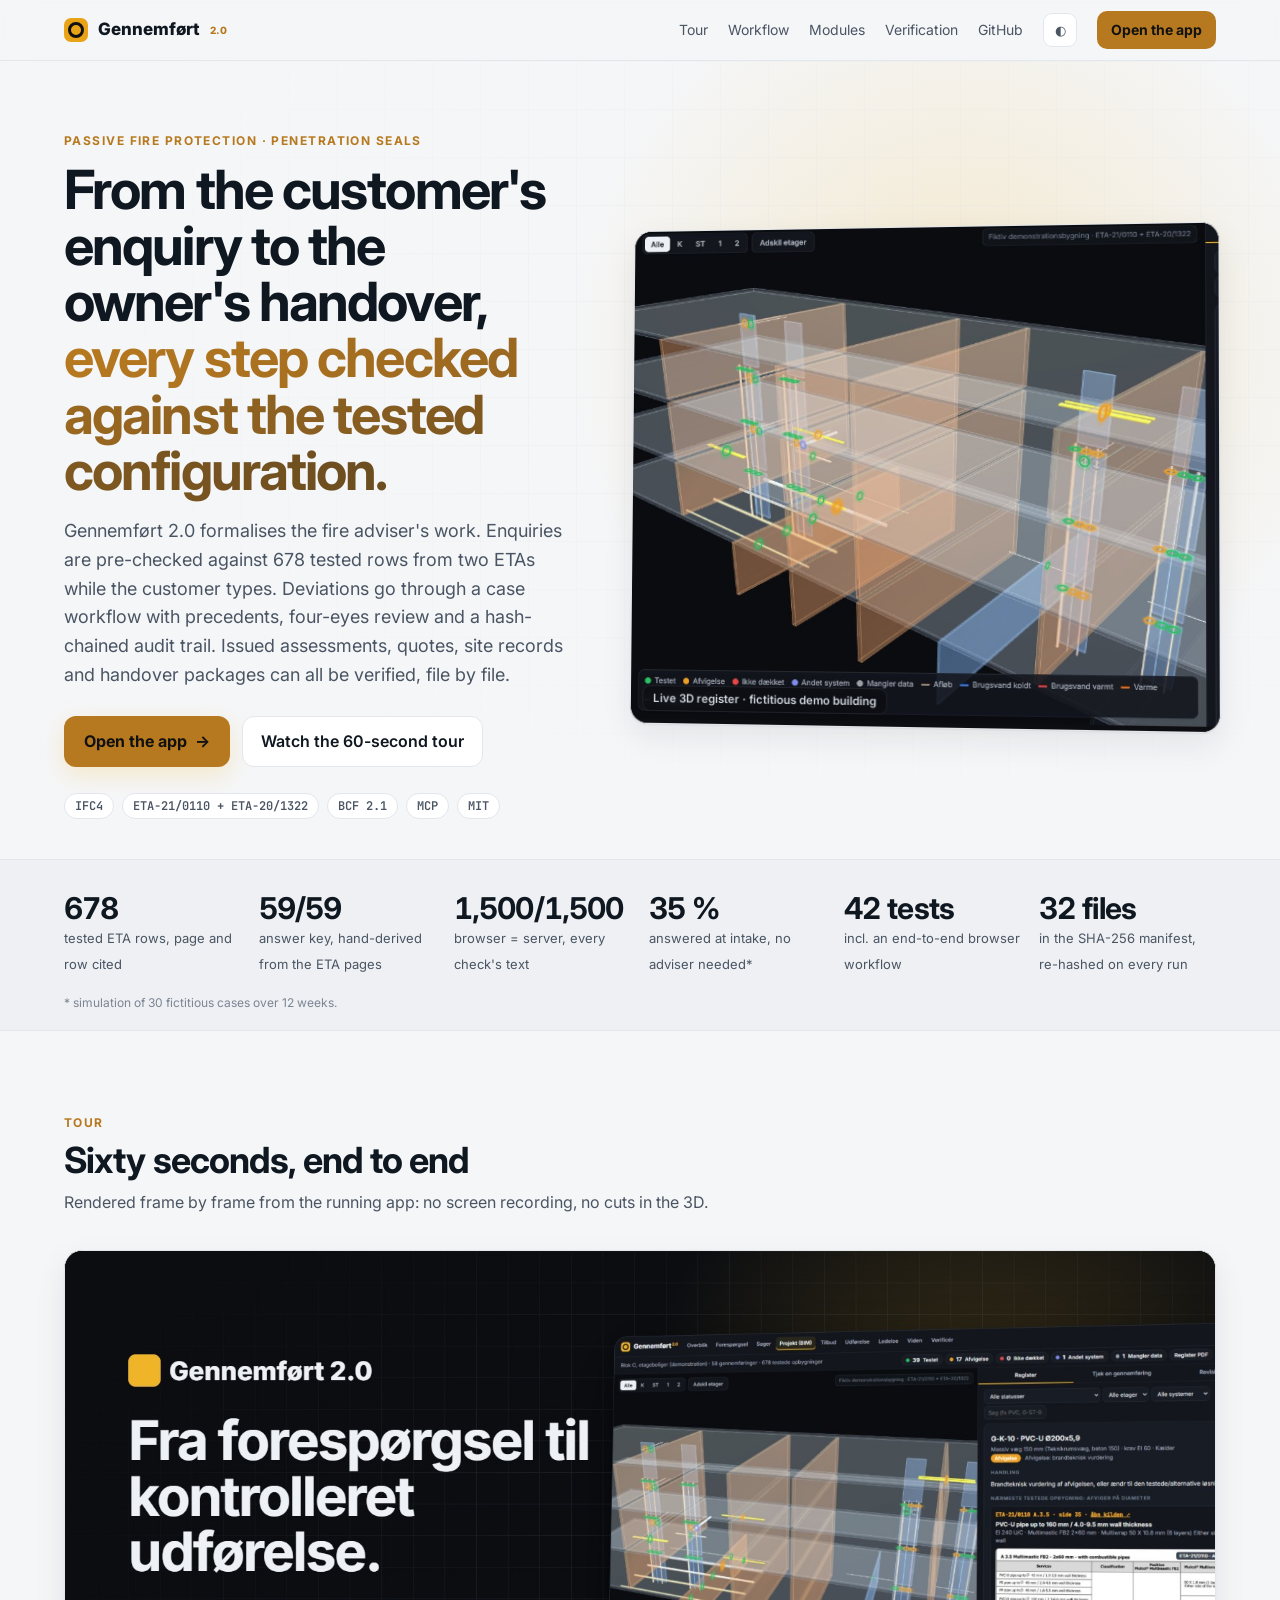
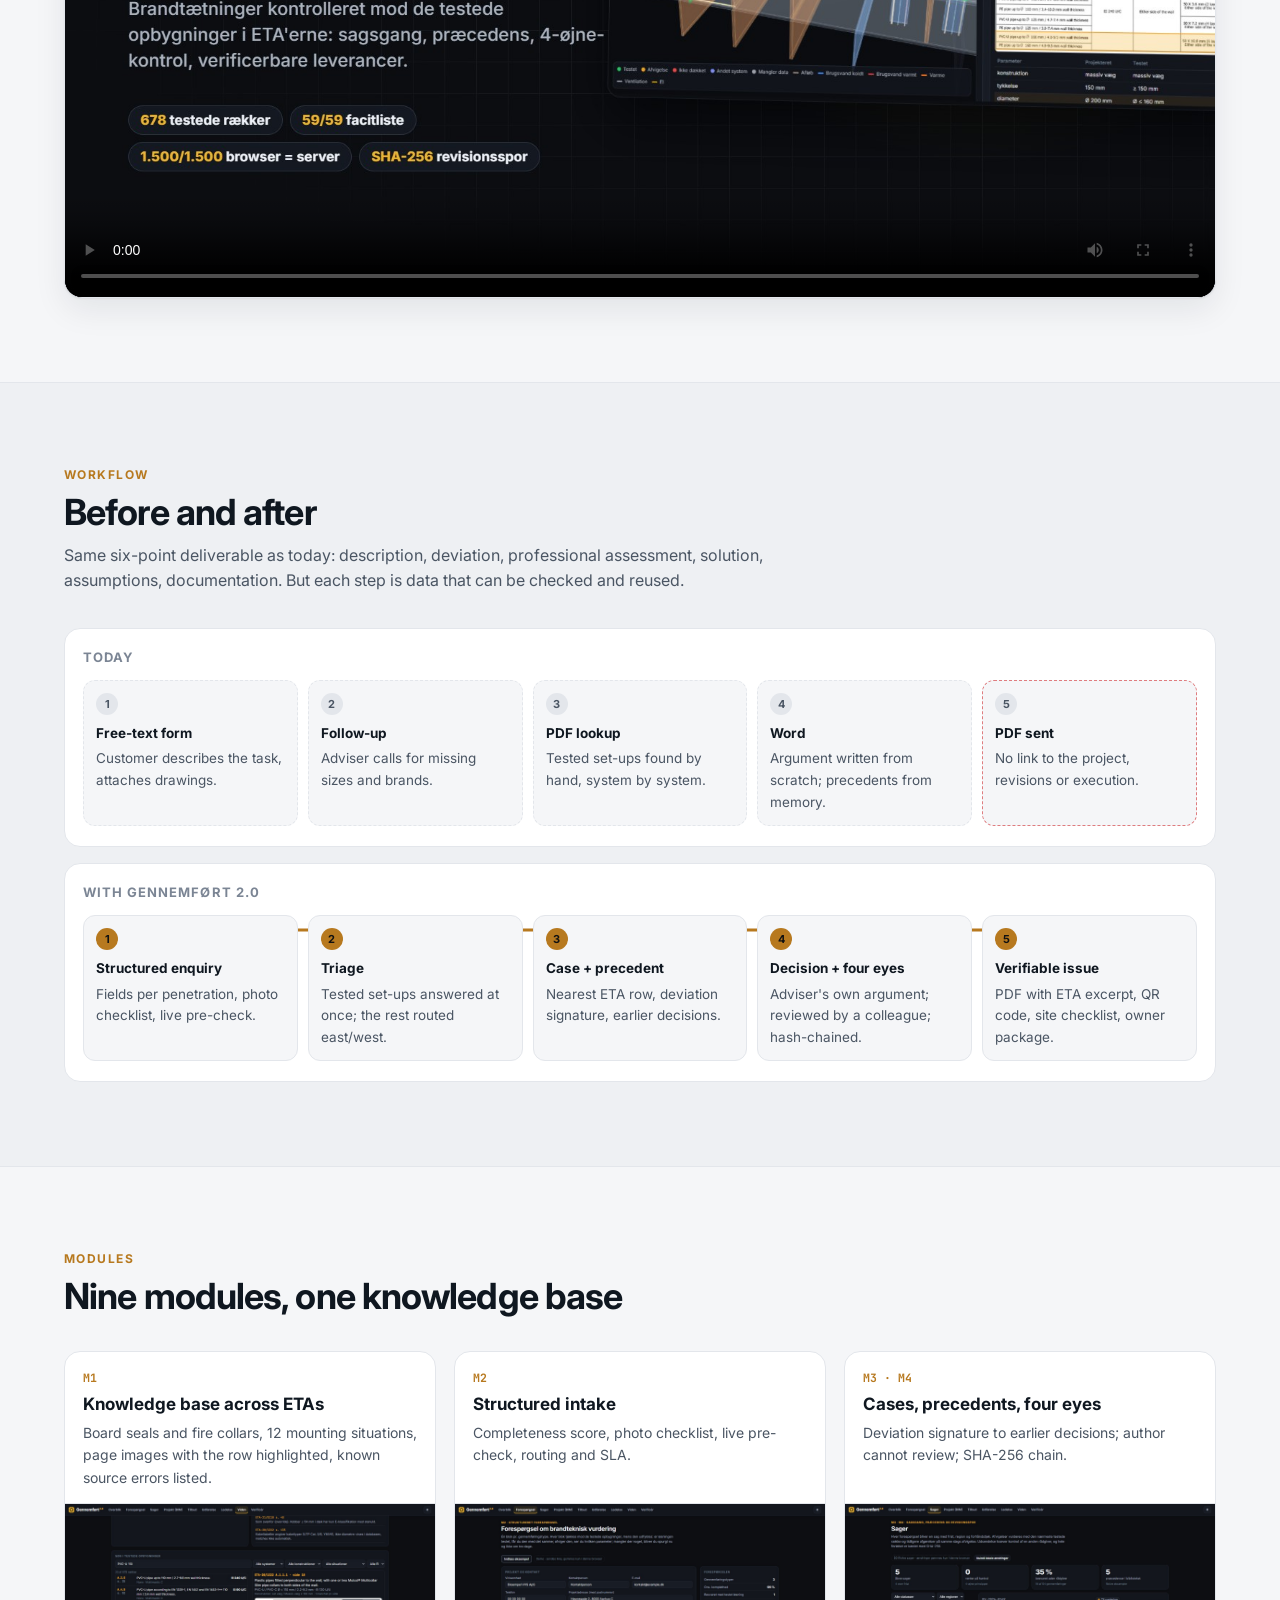
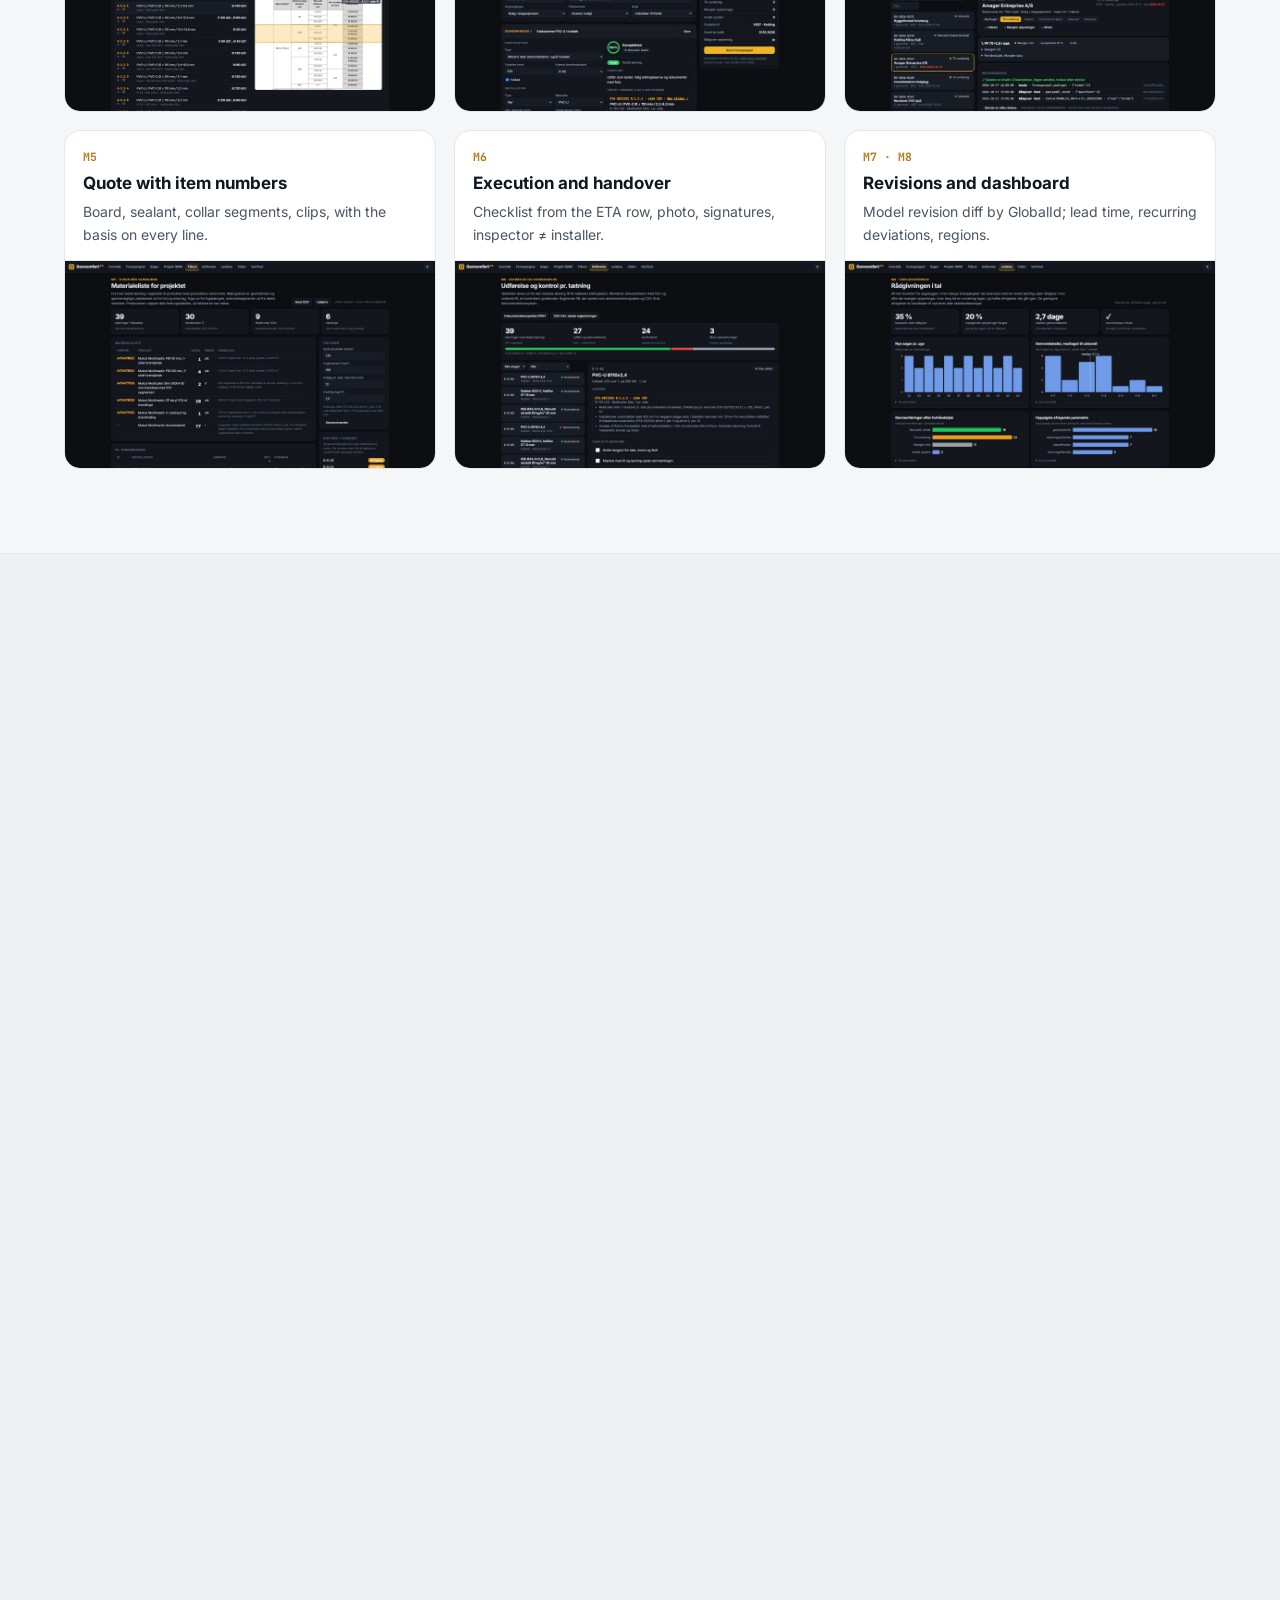
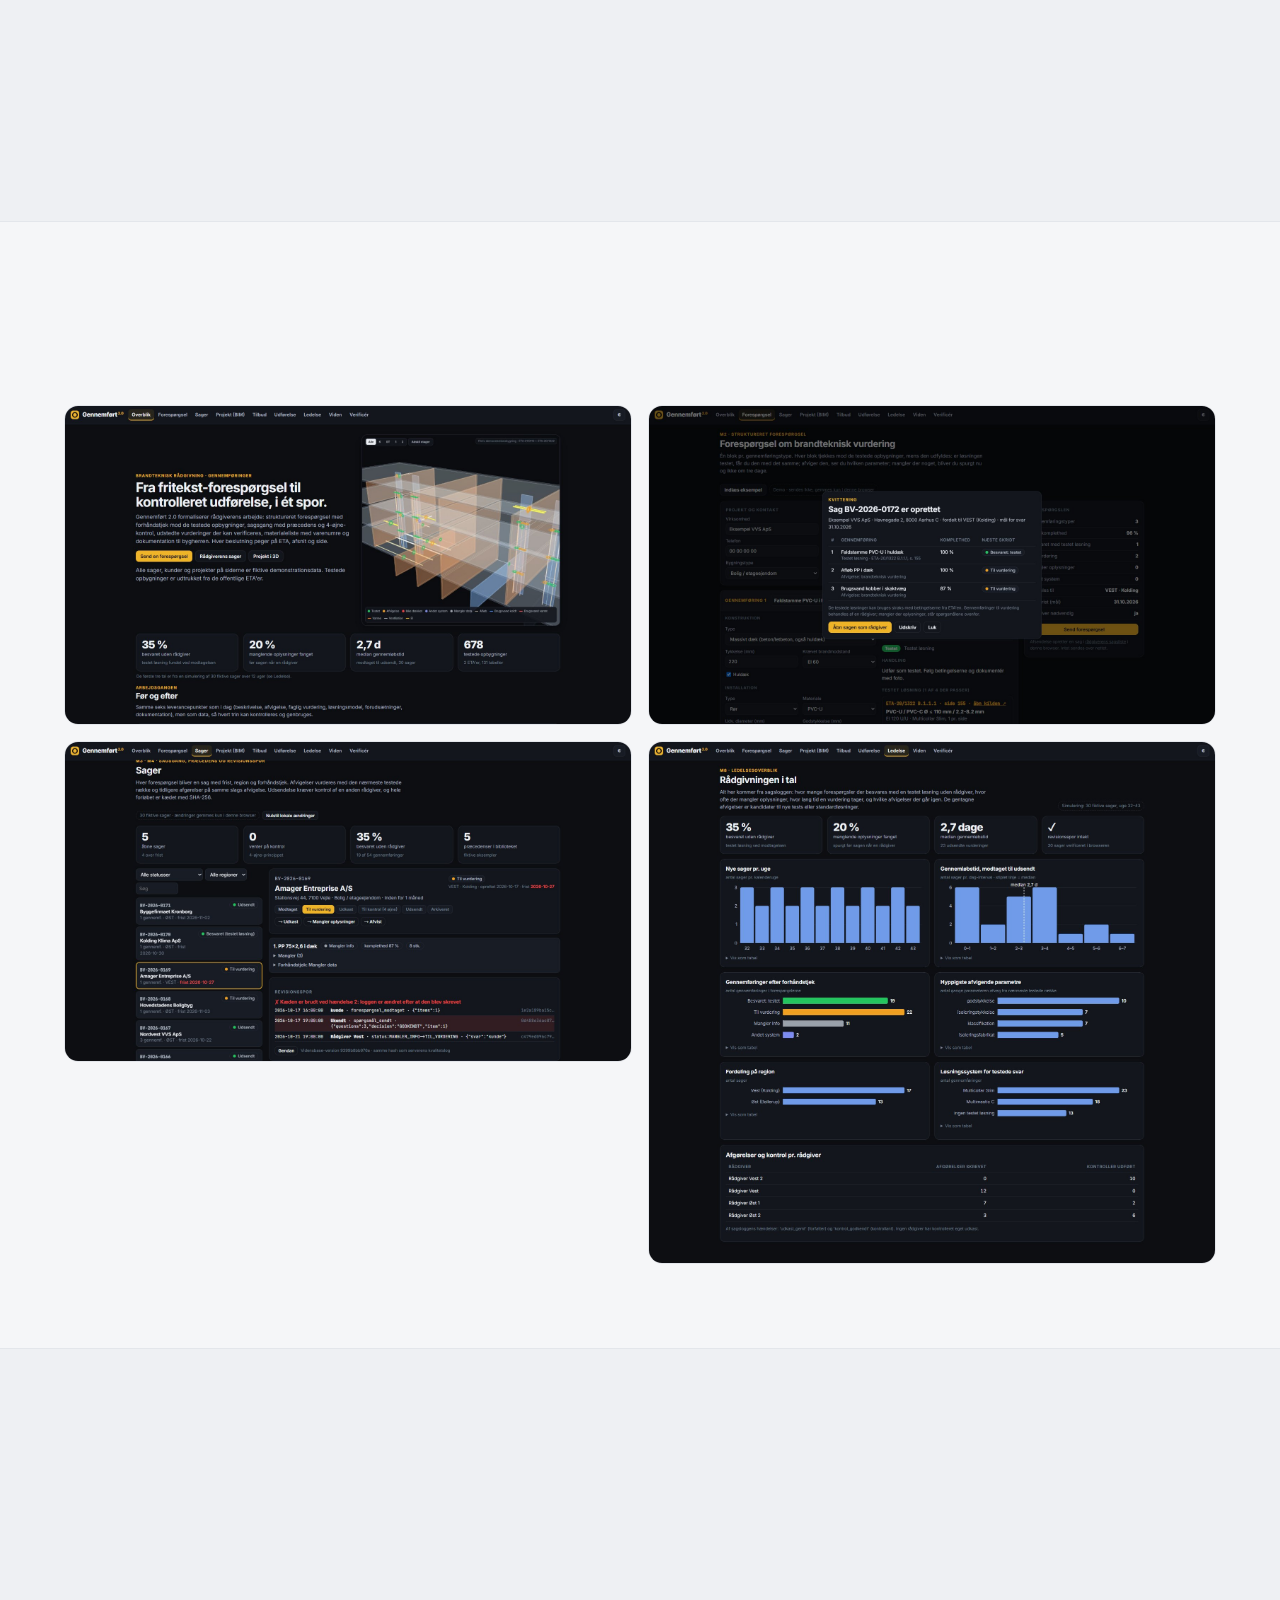
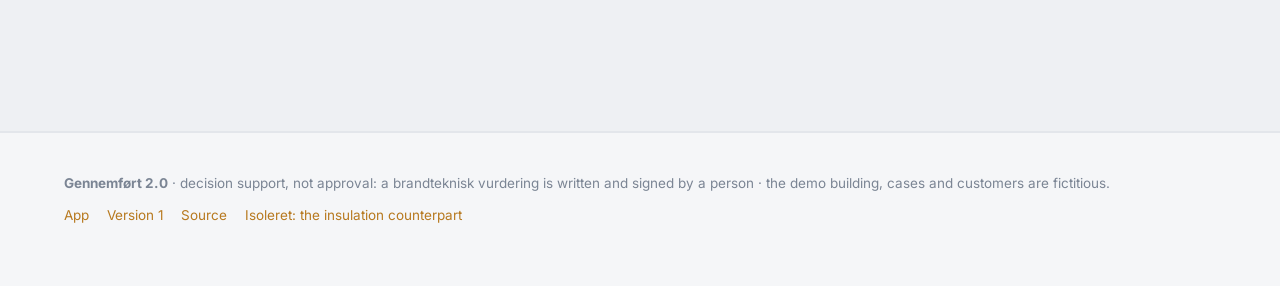
==== commit c64c9ef1: "Gennemført 2.0: the adviser's operating system for penetration seals - Knowledge base across ETAs: E" ====
--- a/docs/index.html
+++ b/docs/index.html
@@ -3,320 +3,114 @@
 <head>
 <meta charset="utf-8">
 <meta name="viewport" content="width=device-width, initial-scale=1">
-<title>Gennemført</title>
-<meta name="description" content="Every penetration of a fire separation, found in the IFC model and checked against the exact tested configuration in the ETA, with the page to prove it.">
-<meta property="og:title" content="Gennemført: penetration seals, valid as tested">
-<meta property="og:description" content="IFC model → ETA rows with page citations → register, QR labels, BCF, IFC, assessment drafts, MCP.">
-<meta property="og:image" content="https://abdullah13793-commits.github.io/gennemfoert/media/cover.jpg">
+<title>Gennemført 2.0</title>
+<meta name="description" content="The fire-protection adviser's operating system for penetration seals: structured enquiries pre-checked against tested ETA configurations, four-eyes case workflow, verifiable assessments, quotes, site documentation.">
+<meta property="og:title" content="Gennemført 2.0: penetration seals, valid as tested, from enquiry to handover">
+<meta property="og:description" content="678 tested ETA rows · structured intake · precedents · four-eyes · SHA-256 audit trail · verifiable deliverables · MCP">
+<meta property="og:image" content="https://abdullah13793-commits.github.io/gennemfoert/media/v2/og.jpg">
+<meta name="twitter:card" content="summary_large_image">
 <link rel="icon" href="data:image/svg+xml,%3Csvg xmlns='http://www.w3.org/2000/svg' viewBox='0 0 32 32'%3E%3Crect x='4' y='4' width='24' height='24' rx='5' fill='%23e8a317'/%3E%3Ccircle cx='16' cy='16' r='6.5' fill='none' stroke='%23111' stroke-width='3'/%3E%3C/svg%3E">
 <link rel="preconnect" href="https://fonts.googleapis.com"><link rel="preconnect" href="https://fonts.gstatic.com" crossorigin>
 <link href="https://fonts.googleapis.com/css2?family=Inter:wght@400;500;600;700;800&family=JetBrains+Mono:wght@400;500;600&display=swap" rel="stylesheet">
-<style>
-:root{--bg:#f5f6f8;--bg2:#fff;--panel:#fff;--line:#e3e6eb;--grid:#eceff3;--ink:#0f1720;--ink2:#4a5563;--ink3:#7b8594;--accent:#b7791f;
-  --ok:#16a34a;--dev:#d97706;--bad:#dc2626;--other:#4f5bd5;--miss:#6b7280;--shadow:0 1px 2px rgba(15,23,32,.06),0 8px 24px rgba(15,23,32,.06)}
-:root[data-theme="dark"]{--bg:#0b0d11;--bg2:#10131a;--panel:#141821;--line:#232a36;--grid:#1c222c;--ink:#eef1f5;--ink2:#a9b2bf;--ink3:#727c8a;--accent:#f0b429;
-  --ok:#22c55e;--dev:#f0a020;--bad:#ef4444;--other:#7c8cf0;--miss:#9aa1ab;--shadow:0 1px 2px rgba(0,0,0,.4),0 10px 30px rgba(0,0,0,.35)}
-@media (prefers-color-scheme: dark){:root:not([data-theme="light"]){--bg:#0b0d11;--bg2:#10131a;--panel:#141821;--line:#232a36;--grid:#1c222c;--ink:#eef1f5;--ink2:#a9b2bf;--ink3:#727c8a;--accent:#f0b429;
-  --ok:#22c55e;--dev:#f0a020;--bad:#ef4444;--other:#7c8cf0;--miss:#9aa1ab;--shadow:0 1px 2px rgba(0,0,0,.4),0 10px 30px rgba(0,0,0,.35)}}
-*{box-sizing:border-box}html{scroll-behavior:smooth}
-body{margin:0;background:var(--bg);color:var(--ink);font:16px/1.6 Inter,system-ui,Segoe UI,sans-serif;-webkit-font-smoothing:antialiased}
-a{color:var(--accent);text-decoration:none}a:hover{text-decoration:underline}
-.mono{font-family:"JetBrains Mono",Consolas,monospace}
-.wrap{max-width:1180px;margin:0 auto;padding:0 24px}
-nav.top{position:sticky;top:0;z-index:50;background:color-mix(in srgb,var(--bg) 84%,transparent);backdrop-filter:blur(12px);border-bottom:1px solid var(--line)}
-nav.top .wrap{display:flex;align-items:center;gap:22px;height:58px}
-.brand{display:flex;align-items:center;gap:9px;font-weight:800;color:var(--ink)}
-.brand i{width:22px;height:22px;border-radius:6px;background:#e8a317;display:inline-grid;place-items:center}.brand i::after{content:"";width:9px;height:9px;border-radius:50%;border:2.5px solid #111}
-nav .links{display:flex;gap:18px;margin-left:auto;font-size:14px}nav .links a{color:var(--ink2);white-space:nowrap}
-nav button{background:none;border:1px solid var(--line);color:var(--ink2);border-radius:8px;width:34px;height:34px;cursor:pointer;flex:none}
-.hero{position:relative;min-height:90vh;display:flex;align-items:flex-end;overflow:hidden;background:#06080b}
-.hero img{position:absolute;inset:0;width:100%;height:100%;object-fit:cover;object-position:60% 50%;animation:drift 24s ease-in-out infinite alternate}
-@keyframes drift{from{transform:scale(1.03)}to{transform:scale(1.11) translate(-1.5%,-1%)}}
-.hero::after{content:"";position:absolute;inset:0;background:linear-gradient(180deg,rgba(6,8,11,.55) 0%,rgba(6,8,11,.12) 38%,rgba(6,8,11,.94) 100%)}
-.hero .wrap{position:relative;z-index:2;padding-bottom:70px;color:#f3f5f8}
-.tag{display:inline-flex;gap:6px;font-size:12px;font-weight:600;padding:4px 10px;border-radius:999px;border:1px solid rgba(240,180,41,.55);color:#f0b429}
-.hero h1{font-size:clamp(36px,5.8vw,72px);line-height:1.03;letter-spacing:-.035em;margin:14px 0 16px;font-weight:800;max-width:17ch}
-.hero p{font-size:clamp(17px,2vw,20px);max-width:62ch;color:#c9d1db;margin:0 0 26px}
-.btns{display:flex;flex-wrap:wrap;gap:12px}
-.btn{display:inline-flex;align-items:center;gap:8px;padding:12px 18px;border-radius:10px;font-weight:600;font-size:15px;border:1px solid transparent}
-.btn:hover{text-decoration:none;transform:translateY(-1px)}.btn.pri{background:#e8a317;color:#111}.btn.ghost{border-color:rgba(255,255,255,.3);color:#fff;background:rgba(255,255,255,.06)}
-.btn.line{border-color:var(--line);color:var(--ink);background:var(--panel)}
-.kpis{display:grid;grid-template-columns:repeat(6,1fr);gap:1px;background:var(--line);border:1px solid var(--line);border-radius:14px;overflow:hidden;margin-top:-38px;position:relative;z-index:5;box-shadow:var(--shadow)}
-.kpi{background:var(--panel);padding:18px}.kpi b{display:block;font-size:30px;font-weight:800;letter-spacing:-.03em;line-height:1.1;font-variant-numeric:tabular-nums}.kpi span{font-size:13px;color:var(--ink2);line-height:1.35;display:block;margin-top:4px}
-section{padding:96px 0 0}
-.eyebrow{font-size:12px;font-weight:700;letter-spacing:.14em;text-transform:uppercase;color:var(--accent)}
-h2{font-size:clamp(28px,3.6vw,44px);letter-spacing:-.03em;line-height:1.1;margin:10px 0 14px;font-weight:800;max-width:24ch}
-h3{font-size:18px;margin:0 0 6px}
-.sub{color:var(--ink2);max-width:70ch;font-size:17px;margin:0 0 28px}
-.card{background:var(--panel);border:1px solid var(--line);border-radius:14px;box-shadow:var(--shadow)}.pad{padding:22px}
-.grid2{display:grid;grid-template-columns:1fr 1fr;gap:20px}.grid2>*{min-width:0}.grid2.ask{grid-template-columns:1.4fr 1fr}.chat .a{overflow-x:auto}
-.shot{width:100%;display:block;border-radius:14px;border:1px solid var(--line);box-shadow:var(--shadow)}
-.muted{color:var(--ink3);font-size:13px}
-.steps{display:grid;grid-template-columns:repeat(5,1fr);gap:12px;counter-reset:s}
-.step{padding:18px;border-radius:12px;background:var(--panel);border:1px solid var(--line);position:relative}
-.step::before{counter-increment:s;content:counter(s,decimal-leading-zero);font:600 11px "JetBrains Mono",monospace;color:var(--accent);display:block;margin-bottom:6px}
-.step b{display:block;font-size:16px;margin-bottom:4px}.step span{font-size:13px;color:var(--ink2);line-height:1.45;display:block}
-.dev{display:grid;grid-template-columns:1.1fr 1fr;gap:20px;align-items:start}
-.vs{width:100%;border-collapse:collapse;font-size:14px}.vs td,.vs th{padding:8px 10px;border-bottom:1px solid var(--line);text-align:left}
-.vs th{font-size:11.5px;color:var(--ink3);text-transform:uppercase;letter-spacing:.06em}.vs td.ok{color:var(--ok);font-weight:800}.vs td.no{color:var(--dev);font-weight:800}
-.vs tr.bad td{background:color-mix(in srgb,var(--dev) 10%,transparent)}
-.etaimg{position:relative;border-radius:10px;overflow:hidden;border:1px solid var(--line);background:#fff;margin:10px 0}
-.etaimg img{display:block;width:100%}.etaimg .hl{position:absolute;left:0;right:0;background:rgba(240,180,41,.28);outline:2px solid #f0a020}
-.etaimg .cap{position:absolute;right:6px;top:6px;font:600 11px Inter;background:rgba(17,24,39,.85);color:#fff;padding:2px 7px;border-radius:5px}
-.ref{font:600 13px "JetBrains Mono",monospace;color:var(--accent)}
-.badge{display:inline-flex;font:700 12px Inter;padding:3px 10px;border-radius:999px;color:#fff}
-.chips{display:flex;flex-wrap:wrap;gap:8px;margin-bottom:12px}
-.chip{border:1px solid var(--line);background:var(--bg2);color:var(--ink2);padding:6px 12px;border-radius:999px;font:500 13px Inter;cursor:pointer}
-.chip.on{background:var(--ink);color:var(--bg);border-color:var(--ink)}
-.chart{position:relative}.chart svg{display:block;width:100%;height:auto;overflow:visible}.chart text{fill:var(--ink3);font:12px Inter,sans-serif}
-.tip{position:absolute;pointer-events:none;background:var(--panel);border:1px solid var(--line);border-radius:10px;padding:8px 11px;font-size:12.5px;line-height:1.45;box-shadow:var(--shadow);opacity:0;transition:opacity .12s;z-index:5;color:var(--ink)}
-.legend{display:flex;flex-wrap:wrap;gap:14px;font-size:13px;color:var(--ink2);margin-top:10px}.legend i{display:inline-block;width:10px;height:10px;border-radius:3px;margin-right:6px;vertical-align:-1px}
-.chat{background:#0d1016;border-radius:16px;border:1px solid #232a36;padding:22px;color:#e8ecf1;min-height:540px;font-size:14.5px;box-shadow:var(--shadow)}
-.chat .bar{color:#7b8594;font-size:12.5px;margin-bottom:16px}
-.chat .q{margin-left:auto;max-width:86%;background:#b7791f;color:#fff;padding:12px 16px;border-radius:14px 14px 4px 14px;width:fit-content}
-.chat .tools{display:flex;flex-wrap:wrap;gap:8px;margin:16px 0}
-.chat .tool{font:12px "JetBrains Mono",monospace;border:1px solid #8a6a2a;color:#f6d38a;border-radius:999px;padding:3px 10px;opacity:0;transition:all .3s}.chat .tool.on{opacity:1}
-.chat .a{color:#d5dbe3;line-height:1.6}.chat .a b{color:#fff}.chat .a table{border-collapse:collapse;margin:8px 0;font-size:13px}.chat .a td,.chat .a th{border-bottom:1px solid #2a313d;padding:4px 8px;text-align:left}
-.chat .cursor{display:inline-block;width:8px;height:16px;background:#f0b429;vertical-align:-2px;animation:blink 1s steps(2) infinite}@keyframes blink{50%{opacity:0}}
-pre.code{background:var(--bg2);border:1px solid var(--line);border-radius:12px;padding:14px 16px;overflow-x:auto;font-size:12.5px;margin:0}
-.proof{display:grid;grid-template-columns:repeat(4,1fr);gap:16px}.proof .card b{font-size:34px;font-weight:800;letter-spacing:-.03em;display:block}
-table.cmp{width:100%;border-collapse:collapse;font-size:14.5px}table.cmp th,table.cmp td{text-align:left;padding:12px 14px;border-bottom:1px solid var(--line);vertical-align:top}
-table.cmp th{font-size:12px;letter-spacing:.06em;text-transform:uppercase;color:var(--ink3)}table.cmp td:first-child{font-weight:600}table.cmp tr.us td{background:color-mix(in srgb,#e8a317 9%,transparent)}
-.tablewrap{overflow-x:auto}
-.phone{max-width:300px;margin:0 auto;border-radius:30px;border:8px solid #1f2937;overflow:hidden;box-shadow:var(--shadow)}.phone img{display:block;width:100%}
-footer{margin-top:110px;border-top:1px solid var(--line);padding:28px 0 50px;color:var(--ink3);font-size:13.5px}
-.reveal{opacity:0;transform:translateY(18px);transition:opacity .7s,transform .7s}.reveal.in{opacity:1;transform:none}
-@media (prefers-reduced-motion:reduce){.reveal{opacity:1;transform:none;transition:none}.hero img{animation:none}}
-@media (max-width:960px){.kpis{grid-template-columns:repeat(3,1fr)}.grid2,.grid2.ask,.dev{grid-template-columns:1fr}.vs{font-size:12.5px}.steps{grid-template-columns:repeat(2,1fr)}.proof{grid-template-columns:repeat(2,1fr)}nav .links{display:none}}
-@media (max-width:560px){.wrap{padding:0 16px}.kpis{grid-template-columns:repeat(2,1fr)}.kpi b{font-size:24px}section{padding-top:70px}.steps{grid-template-columns:1fr}}
-</style>
+<link rel="stylesheet" href="media/site.css">
+<style>:root{--accent:#b7791f;--accent-2:#f0b429;--glow:rgba(240,180,41,.22)}</style>
 </head>
-<body>
+<body data-accent="amber">
 <nav class="top"><div class="wrap">
-  <a class="brand" href="#"><i></i>Gennemført</a>
-  <div class="links"><a href="#idea">Valid as tested</a><a href="#project">The project</a><a href="#app">The app</a><a href="#ask">Ask it</a><a href="#proof">Proof</a><a href="app/">Open app</a><a href="https://github.com/abdullah13793-commits/gennemfoert">GitHub ↗</a></div>
-  <button id="theme" aria-label="Toggle theme">◐</button>
+  <a class="brand" href="#"><i class="logo amber"></i>Gennemført <sup>2.0</sup></a>
+  <div class="links"><a href="#tour">Tour</a><a href="#workflow">Workflow</a><a href="#modules">Modules</a><a href="#verify">Verification</a><a href="https://github.com/abdullah13793-commits/gennemfoert">GitHub</a></div>
+  <button class="theme" id="theme" aria-label="Toggle light/dark">◐</button>
+  <a class="cta sm" href="v2/">Open the app</a>
 </div></nav>
 
-<header class="hero">
-  <img src="media/hero.jpg" alt="Demonstration block with storeys pulled apart: fire-separating walls and decks as tinted glass, pipes in system colours, a glowing ring at every penetration seal">
-  <div class="wrap">
-    <span class="tag">● Passive fire protection · penetration seals · demonstration building</span>
-    <h1>Every penetration, checked against the exact tested configuration.</h1>
-    <p>Gennemført reads the IFC model, finds every pipe, duct and cable through a fire-separating wall or deck, and compares each seal with the tested rows of its ETA. Every answer comes with the section, the page and the highlighted row.</p>
-    <div class="btns"><a class="btn pri" href="app/">Open the live app →</a><a class="btn ghost" href="#idea">How it works</a><a class="btn ghost" href="https://github.com/abdullah13793-commits/gennemfoert">Source on GitHub</a></div>
+<header class="hero"><div class="wrap hero-grid">
+  <div class="reveal">
+    <div class="eyebrow">Passive fire protection · penetration seals</div>
+    <h1>From the customer's enquiry to the owner's handover, <span class="hl">every step checked against the tested configuration.</span></h1>
+    <p class="lead">Gennemført 2.0 formalises the fire adviser's work. Enquiries are pre-checked against 678 tested rows from two ETAs while
+      the customer types. Deviations go through a case workflow with precedents, four-eyes review and a hash-chained audit trail. Issued
+      assessments, quotes, site records and handover packages can all be verified, file by file.</p>
+    <div class="ctas"><a class="cta" href="v2/">Open the app <span>→</span></a><a class="ghost" href="#tour">Watch the 60-second tour</a></div>
+    <div class="badges"><span>IFC4</span><span>ETA-21/0110 + ETA-20/1322</span><span>BCF 2.1</span><span>MCP</span><span>MIT</span></div>
   </div>
-</header>
+  <div class="hero-media reveal d2"><div class="frame"><video src="media/v2/loop.mp4" poster="media/v2/loop_poster.jpg" autoplay muted loop playsinline preload="auto"></video>
+    <div class="frame-tag">Live 3D register · fictitious demo building</div></div></div>
+</div></header>
 
-<div class="wrap">
-  <div class="kpis">
-    <div class="kpi"><b data-n="58">58</b><span>penetrations found in the IFC model</span></div>
-    <div class="kpi"><b data-n="293">293</b><span>tested configurations from the ETA, each with its page</span></div>
-    <div class="kpi"><b>14</b><span>parameters checked per seal</span></div>
-    <div class="kpi"><b>59/59</b><span>planted cases right (hand-written answer key)</span></div>
-    <div class="kpi"><b>600/600</b><span>browser = server on random enquiries</span></div>
-    <div class="kpi"><b>2 s</b><span>from IFC to register</span></div>
+<section class="stats"><div class="wrap grid6">
+  <div class="stat reveal"><b data-count="678">0</b><span>tested ETA rows, page and row cited</span></div>
+  <div class="stat reveal d1"><b data-count="59" data-suffix="/59">0</b><span>answer key, hand-derived from the ETA pages</span></div>
+  <div class="stat reveal d2"><b data-count="1500" data-suffix="/1,500">0</b><span>browser = server, every check's text</span></div>
+  <div class="stat reveal d3"><b data-count="35" data-suffix=" %">0</b><span>answered at intake, no adviser needed*</span></div>
+  <div class="stat reveal d4"><b data-count="42" data-suffix=" tests">0</b><span>incl. an end-to-end browser workflow</span></div>
+  <div class="stat reveal d5"><b data-count="32" data-suffix=" files">0</b><span>in the SHA-256 manifest, re-hashed on every run</span></div>
+</div><p class="wrap fine">* simulation of 30 fictitious cases over 12 weeks.</p></section>
+
+<section id="tour" class="sec"><div class="wrap">
+  <div class="sh reveal"><div class="eyebrow">Tour</div><h2>Sixty seconds, end to end</h2><p>Rendered frame by frame from the running app: no screen recording, no cuts in the 3D.</p></div>
+  <div class="video reveal"><video src="media/v2/tour.mp4" poster="media/v2/cover.jpg" controls playsinline preload="metadata"></video></div>
+</div></section>
+
+<section id="workflow" class="sec alt"><div class="wrap">
+  <div class="sh reveal"><div class="eyebrow">Workflow</div><h2>Before and after</h2><p>Same six-point deliverable as today: description, deviation, professional assessment, solution, assumptions, documentation. But each step is data that can be checked and reused.</p></div>
+  <div class="lanes">
+    <div class="lane reveal"><h3>Today</h3><ol class="steps old">
+      <li><b>Free-text form</b>Customer describes the task, attaches drawings.</li><li><b>Follow-up</b>Adviser calls for missing sizes and brands.</li>
+      <li><b>PDF lookup</b>Tested set-ups found by hand, system by system.</li><li><b>Word</b>Argument written from scratch; precedents from memory.</li>
+      <li class="gap"><b>PDF sent</b>No link to the project, revisions or execution.</li></ol></div>
+    <div class="lane reveal d1"><h3>With Gennemført 2.0</h3><svg class="flow" viewBox="0 0 1000 8" preserveAspectRatio="none"><path d="M0 4 H1000"/></svg><ol class="steps new">
+      <li><b>Structured enquiry</b>Fields per penetration, photo checklist, live pre-check.</li><li><b>Triage</b>Tested set-ups answered at once; the rest routed east/west.</li>
+      <li><b>Case + precedent</b>Nearest ETA row, deviation signature, earlier decisions.</li><li><b>Decision + four eyes</b>Adviser's own argument; reviewed by a colleague; hash-chained.</li>
+      <li><b>Verifiable issue</b>PDF with ETA excerpt, QR code, site checklist, owner package.</li></ol></div>
   </div>
+</div></section>
 
-  <section id="idea" class="reveal">
-    <div class="eyebrow">01 · Valid only as tested</div>
-    <h2>The small deviations are the ones that slip through.</h2>
-    <p class="sub">A penetration seal is approved for the set-up that was fire-tested: construction, pipe material, diameter, wall thickness, insulation type, thickness and even product. Projects drift in small ways. Here is one of them, exactly as the app shows it.</p>
-    <div class="dev">
-      <div class="card pad">
-        <span class="badge" style="background:var(--dev)">Deviation</span>
-        <h3 style="margin-top:10px">G-K-14 · Copper Ø22×1, Armaflex AF 13 mm</h3>
-        <div class="muted">220 mm hollow-core deck · REI 60 · basement</div>
-        <div style="margin-top:14px" class="ref">Nearest tested: ETA-21/0110 A.4.8 · page 56</div>
-        <div class="etaimg" id="etaimg"><img src="app/data/eta/p56.jpg" alt="ETA-21/0110 Annex A, table A.4.8"><span class="cap">ETA-21/0110 · A.4.8 · p. 56</span></div>
-        <table class="vs" id="vs"></table>
-      </div>
-      <div>
-        <div class="card pad" style="margin-bottom:16px">
-          <h3>One line, with the evidence beside it</h3>
-          <p class="muted" style="margin:0">Same pipe, same diameter, same insulation thickness, same EI. The tested solution names Kaiflex ST; the project uses Armaflex. That is the deviation, and it is the only one. The adviser sees it in seconds instead of re-reading 56 pages.</p>
-        </div>
-        <div class="card pad" style="margin-bottom:16px">
-          <h3>And when one change would fix it, it says so</h3>
-          <p class="muted" style="margin:0">Copper hot water with 30 mm stone wool through the decks has no EI 60 row in this ETA (only E). The tested alternative: 9-13 mm elastomeric insulation with Multiwrap, A.4.8, EI 60.</p>
-        </div>
-        <div class="card pad">
-          <h3>Checked for every seal</h3>
-          <p class="muted" style="margin:0">construction · thickness · material · diameter (incl. the ETA's intermediate-size graphs) · wall thickness · insulation type, thickness and product · classification · pipe-end configuration (open/closed system) · hole size · edge distance · distance between seals · fill ratio</p>
-        </div>
-      </div>
-    </div>
-  </section>
+<section id="modules" class="sec"><div class="wrap">
+  <div class="sh reveal"><div class="eyebrow">Modules</div><h2>Nine modules, one knowledge base</h2></div>
+  <div class="cards">
+    <a class="card reveal" href="v2/viden.html"><span class="m">M1</span><b>Knowledge base across ETAs</b><p>Board seals and fire collars, 12 mounting situations, page images with the row highlighted, known source errors listed.</p><img loading="lazy" src="media/v2/shot_kb.jpg" alt=""></a>
+    <a class="card reveal d1" href="v2/forespoergsel.html"><span class="m">M2</span><b>Structured intake</b><p>Completeness score, photo checklist, live pre-check, routing and SLA.</p><img loading="lazy" src="media/v2/shot_intake.jpg" alt=""></a>
+    <a class="card reveal d2" href="v2/sager.html"><span class="m">M3 · M4</span><b>Cases, precedents, four eyes</b><p>Deviation signature to earlier decisions; author cannot review; SHA-256 chain.</p><img loading="lazy" src="media/v2/shot_case.jpg" alt=""></a>
+    <a class="card reveal" href="v2/tilbud.html"><span class="m">M5</span><b>Quote with item numbers</b><p>Board, sealant, collar segments, clips, with the basis on every line.</p><img loading="lazy" src="media/v2/shot_quote.jpg" alt=""></a>
+    <a class="card reveal d1" href="v2/udfoerelse.html"><span class="m">M6</span><b>Execution and handover</b><p>Checklist from the ETA row, photo, signatures, inspector ≠ installer.</p><img loading="lazy" src="media/v2/shot_site.jpg" alt=""></a>
+    <a class="card reveal d2" href="v2/overblik.html"><span class="m">M7 · M8</span><b>Revisions and dashboard</b><p>Model revision diff by GlobalId; lead time, recurring deviations, regions.</p><img loading="lazy" src="media/v2/shot_dash.jpg" alt=""></a>
+  </div>
+</div></section>
 
-  <section id="flow" class="reveal">
-    <div class="eyebrow">02 · The workflow</div>
-    <h2>From the consultant's model to a seal you can document.</h2>
-    <div class="steps">
-      <div class="step"><b>Find</b><span>Every service crossing an EI/REI wall or deck in the IFC: material, size, insulation, system, the architect's opening.</span></div>
-      <div class="step"><b>Check</b><span>Against 293 tested rows extracted from the ETA, 14 parameters, each with section and page.</span></div>
-      <div class="step"><b>Explain</b><span>Deviations named, nearest tested row, a tested alternative when one change would do.</span></div>
-      <div class="step"><b>Document</b><span>Excel/PDF register with QR site labels, BCF issues, seals written into the IFC, assessment drafts.</span></div>
-      <div class="step"><b>Ask</b><span>A phone-enquiry checker in the browser and an MCP server for AI assistants, on the same rules.</span></div>
-    </div>
-  </section>
+<section id="verify" class="sec alt"><div class="wrap">
+  <div class="sh reveal"><div class="eyebrow">Verification</div><h2>Nothing has to be taken on trust</h2><p>Every output has a check a person can do in minutes, and an automated one that runs on every change.</p></div>
+  <div class="three">
+    <div class="pillar reveal"><span class="n">1</span><b>The file</b><p>Every deliverable is in a SHA-256 manifest with the step, model, knowledge base and code that produced it. Drag a file onto <a href="v2/verify.html">Verificér</a>; it is hashed in your browser, never uploaded.</p></div>
+    <div class="pillar reveal d1"><span class="n">2</span><b>The answer</b><p>Every verdict shows the ETA page with the tested row highlighted, a link to the official PDF at that page, and each parameter as designed vs tested.</p></div>
+    <div class="pillar reveal d2"><span class="n">3</span><b>The method</b><p><code>python -m gennemfoert.reproduce</code> rebuilds everything from the source model and compares it with what is published: 9/9 checks.</p></div>
+  </div>
+  <div class="shot reveal"><img loading="lazy" src="media/v2/shot_verify.jpg" alt="File verification in the browser"></div>
+  <p class="more reveal"><a href="https://github.com/abdullah13793-commits/gennemfoert/blob/main/docs/VERIFY.md">Output-by-output verification table →</a></p>
+</div></section>
 
-  <section id="project" class="reveal">
-    <div class="eyebrow">03 · The demonstration project</div>
-    <h2>58 penetrations, sorted in two seconds.</h2>
-    <p class="sub">A fictitious 3-storey apartment block with a basement: hollow-core decks, shafts with lightweight EI 60 walls, concrete party and stair walls, a plant room. Hover the bars.</p>
-    <div class="grid2">
-      <div class="card pad"><h3>Status per storey</h3><div class="chart" id="byStorey"></div><div class="legend" id="leg"></div></div>
-      <div class="card pad"><h3>What the deviations are</h3><p class="muted" style="margin:0 0 6px">Parameter that differs from the nearest tested row, across all deviating seals.</p><div class="chart" id="byParam"></div></div>
-    </div>
-    <img class="shot" src="media/register_labels.png" alt="Penetration register and QR labels" style="margin-top:20px">
-  </section>
+<section class="sec"><div class="wrap">
+  <div class="sh reveal"><div class="eyebrow">Gallery</div><h2>Screens</h2></div>
+  <div class="gallery">
+    <img class="reveal" loading="lazy" src="media/v2/shot_hub.jpg" alt="Hub">
+    <img class="reveal d1" loading="lazy" src="media/v2/shot_receipt.jpg" alt="Receipt">
+    <img class="reveal d2" loading="lazy" src="media/v2/shot_tamper.jpg" alt="Tamper detection">
+    <img class="reveal" loading="lazy" src="media/v2/shot_dash.jpg" alt="Dashboard">
+  </div>
+</div></section>
 
-  <section id="app" class="reveal">
-    <div class="eyebrow">04 · The app</div>
-    <h2>The model, the register and the ETA in one view.</h2>
-    <p class="sub">Danish interface for the people who use it: advisers, contractors, installers. Status rings in the 3D model, filterable register, a detail card with the ETA row, an instant checker for phone enquiries, and the whole ETA database.</p>
-    <img class="shot" src="media/app_overview.png" alt="App overview: 3D model with status rings and the register">
-    <div class="grid2" style="margin-top:20px;align-items:center">
-      <img class="shot" src="media/app_checker.png" alt="Instant checker for a phone enquiry">
-      <div><div class="phone"><img src="media/app_phone.png" alt="QR label opened on a phone on site"></div><p class="muted" style="text-align:center">Scan the QR label on site: the seal's answer card opens on the phone.</p></div>
-    </div>
-    <div class="btns" style="margin-top:22px"><a class="btn pri" href="app/">Open the live app →</a><a class="btn line" href="app/#G-K-15">See a tested alternative</a><a class="btn line" href="app/downloads/Gennemfoeringsregister.pdf">Register PDF</a></div>
-  </section>
-
-  <section id="ask" class="reveal">
-    <div class="eyebrow">05 · Ask it</div>
-    <h2>A phone enquiry, answered with the page.</h2>
-    <p class="sub">An MCP server exposes the same engine to any AI assistant. Below is a real recorded session with Claude, replayed word for word: the question, the tools it called, the answer.</p>
-    <div class="grid2 ask">
-      <div class="chat"><div class="bar">● ● ● &nbsp; Claude × Gennemført MCP · recorded session</div><div class="q" id="cq"></div><div class="tools" id="ct"></div><div class="a" id="ca"></div></div>
-      <div style="display:flex;flex-direction:column;gap:14px">
-        <div class="card pad"><h3>Six tools</h3><p class="muted" style="margin:0 0 10px">check_penetration · search_eta · project_overview · list_penetrations · get_penetration · export_documents</p>
-<pre class="code">{"mcpServers": {"gennemfoert": {
+<section class="sec alt"><div class="wrap split2">
+  <div class="reveal"><div class="eyebrow">MCP</div><h2>Ask it from Claude, Copilot or an IDE agent</h2>
+    <p>Fourteen tools on the same engine: check a penetration, pre-check an enquiry, find precedents, read a case with its chain status, verify an assessment code, quote, revision impact.</p></div>
+  <div class="code reveal d1"><button class="copy" data-copy="cfg">Copy</button><pre id="cfg">{"mcpServers": {"gennemfoert": {
   "command": "python",
-  "args": ["src/mcp_server.py"]}}}</pre></div>
-        <div class="card pad"><h3>Same answer everywhere</h3><p class="muted" style="margin:0">Register, browser checker and MCP run the same rules: the browser port is tested against the Python engine on 600 random enquiries.</p></div>
-        <button class="btn line" id="replay" style="justify-content:center">↻ Replay the session</button>
-      </div>
-    </div>
-  </section>
-
-  <section id="proof" class="reveal">
-    <div class="eyebrow">06 · Proof</div>
-    <h2>Tested where the answer is known.</h2>
-    <div class="proof">
-      <div class="card pad"><b>59/59</b><span class="muted">planted cases: status, deviating parameter and tested alternative as in a hand-written answer key; no extra finds</span></div>
-      <div class="card pad"><b>18/18</b><span class="muted">enquiries derived by hand from the ETA pages</span></div>
-      <div class="card pad"><b>600/600</b><span class="muted">random enquiries: browser engine identical to the Python engine</span></div>
-      <div class="card pad"><b>58/58</b><span class="muted">seal objects written into the IFC, each filling its opening, with Psets; 22 BCF issues parse</span></div>
-    </div>
-  </section>
-
-  <section id="fit" class="reveal">
-    <div class="eyebrow">07 · Where it fits</div>
-    <h2>Next to the tools that exist, not instead of them.</h2>
-    <div class="card tablewrap"><table class="cmp">
-      <tr><th>Tool</th><th>Strong at</th><th>Gennemført adds</th></tr>
-      <tr><td>Revit firestop plug-ins (e.g. Hilti)</td><td>Detect penetrations and place one manufacturer's firestops in Revit</td><td>Open IFC from any tool, any brand's ETA, the evidence row per seal</td></tr>
-      <tr><td>Manufacturer selectors</td><td>Find a tested solution in one range</td><td>The whole project at once, deviations named, alternatives</td></tr>
-      <tr><td>Model checkers (e.g. Solibri)</td><td>Flag penetrations with no fire-seal object</td><td>Whether the seal is valid as tested, and why not</td></tr>
-      <tr><td>Documentation tools</td><td>Photos and sign-off per installed seal</td><td>The register, labels and evidence before installation</td></tr>
-      <tr class="us"><td>Gennemført</td><td colspan="2">IFC → ETA rows with page citations → register, QR labels, BCF, IFC, assessment drafts, MCP. Decision support: the adviser confirms and a person signs.</td></tr>
-    </table></div>
-  </section>
-</div>
+  "args": ["&lt;repo&gt;/src/mcp_server.py"]}}}</pre></div>
+</div></section>
 
 <footer><div class="wrap">
-  The demonstration building and its installations are fictitious. Tested configurations come from the publicly available ETA-21/0110 (Mulcol Multimastic C System, issued by ETA-Danmark A/S, 2021); table excerpts are shown for citation, and the complete document is the reference. Decision support, not approval: every solution is confirmed against the source document and the manufacturer's installation instructions, and every brandteknisk vurdering is written and signed by a person. · <a href="https://github.com/abdullah13793-commits/gennemfoert">Source</a>
+  <div><b>Gennemført 2.0</b> · decision support, not approval: a brandteknisk vurdering is written and signed by a person · the demo building, cases and customers are fictitious.</div>
+  <div class="fl"><a href="v2/">App</a><a href="app/">Version 1</a><a href="https://github.com/abdullah13793-commits/gennemfoert">Source</a><a href="https://abdullah13793-commits.github.io/isoleret/">Isoleret: the insulation counterpart</a></div>
 </div></footer>
-
-<script>
-(() => {
-const $ = s => document.querySelector(s), root = document.documentElement;
-try { const t = localStorage.getItem('gf-site'); if (t) root.dataset.theme = t; } catch (e) {}
-$('#theme').onclick = () => { const dark = getComputedStyle(root).getPropertyValue('--bg').trim() === '#0b0d11'; root.dataset.theme = dark ? 'light' : 'dark';
-  try { localStorage.setItem('gf-site', root.dataset.theme); } catch (e) {} draw(); };
-const css = v => getComputedStyle(root).getPropertyValue(v).trim();
-const esc = s => String(s ?? '').replace(/[&<>]/g, c => ({'&':'&amp;','<':'&lt;','>':'&gt;'}[c]));
-const COL = {TESTET:'--ok', AFVIGELSE:'--dev', IKKE_DAEKKET:'--bad', ANDET_SYSTEM:'--other', MANGLER_DATA:'--miss'};
-const EN = {TESTET:'Tested as built', AFVIGELSE:'Deviation', IKKE_DAEKKET:'Not covered', ANDET_SYSTEM:'Other system', MANGLER_DATA:'Missing data'};
-const ORDER = ['TESTET','AFVIGELSE','IKKE_DAEKKET','ANDET_SYSTEM','MANGLER_DATA'];
-const PEN = {'konstruktion':'construction','tykkelse':'thickness','diameter':'diameter','godstykkelse':'wall thickness','isoleringstype':'insulation type',
-  'isoleringstykkelse':'insulation thickness','isoleringsfabrikat':'insulation product','klassifikation':'classification','rørende':'pipe-end config',
-  'hulstørrelse':'hole size','kantafstand':'edge distance','afstand mellem tætninger':'distance between seals','fyldningsgrad':'fill ratio'};
-let REG, S;
-const io = new IntersectionObserver(es => es.forEach(e => { if (e.isIntersecting) { e.target.classList.add('in'); io.unobserve(e.target); if (e.target.id === 'ask') play(); } }), {threshold: .12});
-document.querySelectorAll('.reveal').forEach(s => io.observe(s));
-Promise.all(['app/data/register.json','app/data/summary.json','data/mcp_demo.json'].map(u => fetch(u).then(r => r.json()))).then(([r, s, chat]) => {
-  REG = r; S = s; window.CHAT = chat; example(); draw(); });
-
-function example() {
-  const p = REG.find(x => x.id === 'G-K-14'), n = p.nearest[0], m = S.eta.pages[n.page];
-  if (n.row_bbox) { const d = document.createElement('div'); d.className = 'hl';
-    d.style.top = ((n.row_bbox[1] - m.y0) / m.h * 100) + '%'; d.style.height = ((n.row_bbox[3] - n.row_bbox[1]) / m.h * 100) + '%'; $('#etaimg').appendChild(d); }
-  $('#vs').innerHTML = '<tr><th>Parameter</th><th>Designed</th><th>Tested</th><th></th></tr>' + n.checks.filter(c => !['hulstørrelse','kantafstand','fyldningsgrad'].includes(c.c)).map(c =>
-    `<tr class="${c.ok?'':'bad'}"><td>${esc(PEN[c.c] || c.c)}</td><td>${esc(c.a)}</td><td>${esc(c.t)}</td><td class="${c.ok?'ok':'no'}">${c.ok?'✓':'✗'}</td></tr>`).join('');
-}
-function svg(box, w, h) { box.innerHTML = ''; const NS = 'http://www.w3.org/2000/svg'; const s = document.createElementNS(NS, 'svg'); s.setAttribute('viewBox', `0 0 ${w} ${h}`); box.appendChild(s);
-  const tip = document.createElement('div'); tip.className = 'tip'; box.appendChild(tip);
-  const el = (t, a, p) => { const e = document.createElementNS(NS, t); for (const k in a) e.setAttribute(k, a[k]); (p || s).appendChild(e); return e; }; return [s, el, tip]; }
-function tipAt(tip, box, e, html) { const b = box.getBoundingClientRect(); tip.innerHTML = html; tip.style.opacity = 1; let x = e.clientX - b.left + 12; if (x + tip.offsetWidth > b.width) x -= tip.offsetWidth + 24; tip.style.left = x + 'px'; tip.style.top = (e.clientY - b.top - 10) + 'px'; }
-function draw() {
-  if (!REG) return;
-  // stacked bars per storey (horizontal), 2px gaps
-  const storeys = ['Kælder','Stueetage','1. sal','2. sal'], lbl = {'Kælder':'Basement','Stueetage':'Ground','1. sal':'1st floor','2. sal':'2nd floor'};
-  const box = $('#byStorey'), W = 560, rowH = 34, m = {l: 84, r: 30, t: 6, b: 26}, H = m.t + m.b + storeys.length * (rowH + 14);
-  const [s, el, tip] = svg(box, W, H); const max = Math.max(...storeys.map(st => REG.filter(p => p.storey === st).length));
-  const X = v => m.l + v / max * (W - m.l - m.r);
-  for (let v = 0; v <= max; v += 5) { el('line', {x1: X(v), x2: X(v), y1: m.t, y2: H - m.b, stroke: css('--grid')}); el('text', {x: X(v), y: H - 8, 'text-anchor': 'middle'}).textContent = v; }
-  storeys.forEach((st, i) => {
-    const y = m.t + i * (rowH + 14); let acc = 0;
-    el('text', {x: m.l - 10, y: y + rowH / 2 + 4, 'text-anchor': 'end', style: `fill:${css('--ink2')};font-weight:600`}).textContent = lbl[st];
-    ORDER.forEach(k => { const n = REG.filter(p => p.storey === st && p.status === k).length; if (!n) return;
-      const r = el('rect', {x: X(acc) + 1, y, width: Math.max(1, X(acc + n) - X(acc) - 2), height: rowH, rx: 4, fill: css(COL[k])});
-      r.addEventListener('mousemove', e => tipAt(tip, box, e, `<b>${lbl[st]}</b><br>${EN[k]}: ${n}<br><span style="color:var(--ink3)">${REG.filter(p => p.storey === st && p.status === k).map(p => p.id).join(', ')}</span>`));
-      r.addEventListener('mouseleave', () => tip.style.opacity = 0);
-      if (X(acc + n) - X(acc) > 22) el('text', {x: (X(acc) + X(acc + n)) / 2, y: y + rowH / 2 + 4, 'text-anchor': 'middle', style: 'fill:#fff;font-weight:700'}).textContent = n;
-      acc += n; });
-  });
-  $('#leg').innerHTML = ORDER.map(k => `<span><i style="background:var(${COL[k]})"></i>${EN[k]} (${REG.filter(p => p.status === k).length})</span>`).join('');
-  // deviation parameters
-  const cnt = {}; REG.filter(p => p.status === 'AFVIGELSE').forEach(p => p.nearest[0].deviates.forEach(d => cnt[d] = (cnt[d] || 0) + 1));
-  const rows = Object.entries(cnt).sort((a, b) => b[1] - a[1]);
-  const box2 = $('#byParam'), m2 = {l: 170, r: 30, t: 6, b: 24}, H2 = m2.t + m2.b + rows.length * 38;
-  const [s2, el2, tip2] = svg(box2, W, H2); const mx = Math.max(...rows.map(r => r[1]));
-  const X2 = v => m2.l + v / mx * (W - m2.l - m2.r);
-  rows.forEach(([k, n], i) => { const y = m2.t + i * 38;
-    el2('text', {x: m2.l - 10, y: y + 18, 'text-anchor': 'end', style: `fill:${css('--ink2')}`}).textContent = PEN[k] || k;
-    const r = el2('rect', {x: m2.l, y: y + 4, width: X2(n) - m2.l, height: 22, rx: 4, fill: css('--dev')});
-    el2('text', {x: X2(n) + 6, y: y + 20, style: `fill:${css('--ink')};font-weight:700`}).textContent = n;
-    const ids = REG.filter(p => p.status === 'AFVIGELSE' && p.nearest[0].deviates.includes(k));
-    r.addEventListener('mousemove', e => tipAt(tip2, box2, e, `<b>${PEN[k] || k}</b>: ${n} seals<br>${ids.map(p => p.id + ' ' + esc(p.service.line)).slice(0, 4).join('<br>')}`));
-    r.addEventListener('mouseleave', () => tip2.style.opacity = 0); });
-}
-let timers = [];
-function play() {
-  if (!window.CHAT) { setTimeout(play, 300); return; }
-  timers.forEach(clearTimeout); timers = []; const C = window.CHAT;
-  $('#cq').textContent = ''; $('#ct').innerHTML = ''; $('#ca').innerHTML = '';
-  let i = 0; const q = C.question;
-  const tq = () => { $('#cq').textContent = q.slice(0, ++i); if (i < q.length) timers.push(setTimeout(tq, 14)); else timers.push(setTimeout(tools, 400)); };
-  const tools = () => { C.calls.forEach((c, k) => { const t = document.createElement('span'); t.className = 'tool'; t.textContent = c; $('#ct').appendChild(t); timers.push(setTimeout(() => t.classList.add('on'), 380 * k)); });
-    timers.push(setTimeout(ans, 380 * C.calls.length + 300)); };
-  const md = s => s.replace(/&/g,'&amp;').replace(/</g,'&lt;').replace(/\*\*(.+?)\*\*/g,'<b>$1</b>');
-  const html = text => { const lines = text.split('\n'); let out = '', tbl = null;
-    for (const l of lines) { if (l.startsWith('|')) { const cells = l.split('|').slice(1, -1).map(c => c.trim()); if (!cells.length || /^-+$/.test(cells[0].replace(/:/g,''))) continue;
-        tbl = tbl || []; tbl.push(cells); continue; }
-      if (tbl) { out += '<table>' + tbl.map((r, j) => '<tr>' + r.map(c => `<${j?'td':'th'}>${md(c)}</${j?'td':'th'}>`).join('') + '</tr>').join('') + '</table>'; tbl = null; }
-      if (l.startsWith('## ')) out += `<h4 style="margin:12px 0 4px;color:#fff">${md(l.slice(3))}</h4>`; else if (l.startsWith('- ')) out += `<div>• ${md(l.slice(2))}</div>`; else if (l.trim()) out += `<p style="margin:6px 0">${md(l)}</p>`; }
-    if (tbl) out += '<table>' + tbl.map((r, j) => '<tr>' + r.map(c => `<${j?'td':'th'}>${md(c)}</${j?'td':'th'}>`).join('') + '</tr>').join('') + '</table>';
-    return out; };
-  const full = C.answer; let k = 0;
-  const ans = () => { k = Math.min(full.length, k + 14); const cut = full.slice(0, k); $('#ca').innerHTML = html(cut) + (k < full.length ? '<span class="cursor"></span>' : '');
-    if (k < full.length) timers.push(setTimeout(ans, 22)); };
-  tq();
-}
-$('#replay').onclick = play;
-})();
-</script>
+<div class="lightbox" id="lb"><img alt=""></div>
+<script src="media/site.js"></script>
 </body>
 </html>
--- a/docs/media/site.css
+++ b/docs/media/site.css
@@ -0,0 +1,78 @@
+/* Landing page: tokens, layout, motion (transform/opacity only; reduced motion respected) */
+:root{--bg:#f5f6f8;--bg2:#eef0f3;--panel:#fff;--line:#e3e6eb;--ink:#0f1720;--ink2:#4a5563;--ink3:#7b8594;--shadow:0 1px 2px rgba(15,23,32,.06),0 12px 32px rgba(15,23,32,.08);--acc:var(--accent)}
+@media (prefers-color-scheme: dark){:root:not([data-theme="light"]){--bg:#0b0d11;--bg2:#0f1218;--panel:#141821;--line:#232a36;--ink:#eef1f5;--ink2:#a9b2bf;--ink3:#727c8a;--shadow:0 1px 2px rgba(0,0,0,.4),0 18px 44px rgba(0,0,0,.45);--acc:var(--accent-2)}}
+:root[data-theme="dark"]{--bg:#0b0d11;--bg2:#0f1218;--panel:#141821;--line:#232a36;--ink:#eef1f5;--ink2:#a9b2bf;--ink3:#727c8a;--shadow:0 1px 2px rgba(0,0,0,.4),0 18px 44px rgba(0,0,0,.45);--acc:var(--accent-2)}
+*{box-sizing:border-box}html{scroll-behavior:smooth}
+body{margin:0;background:var(--bg);color:var(--ink);font:16px/1.6 Inter,system-ui,"Segoe UI",sans-serif;-webkit-font-smoothing:antialiased;overflow-x:hidden}
+a{color:var(--acc);text-decoration:none}a:hover{text-decoration:underline}
+code,pre,.mono{font-family:"JetBrains Mono",Consolas,monospace}
+.wrap{max-width:1200px;margin:0 auto;padding:0 24px}
+nav.top{position:sticky;top:0;z-index:50;background:color-mix(in srgb,var(--bg) 82%,transparent);backdrop-filter:saturate(1.4) blur(14px);-webkit-backdrop-filter:saturate(1.4) blur(14px);border-bottom:1px solid var(--line)}
+nav.top .wrap{display:flex;align-items:center;gap:20px;height:60px}
+.brand{display:flex;align-items:center;gap:10px;font-weight:800;color:var(--ink);font-size:17px;white-space:nowrap}.brand:hover{text-decoration:none}
+.brand sup{color:var(--acc);font-size:10px}
+.logo{width:24px;height:24px;border-radius:7px;display:inline-grid;place-items:center;flex:none}
+.logo.amber{background:#e8a317}.logo.amber::after{content:"";width:10px;height:10px;border-radius:50%;border:3px solid #111}
+.logo.teal{background:#2dd4bf}.logo.teal::after{content:"";width:8px;height:8px;border-radius:50%;background:#06201d;box-shadow:0 0 0 3px #2dd4bf,0 0 0 5.5px #06201d}
+nav .links{display:flex;gap:20px;margin-left:auto;font-size:14px}nav .links a{color:var(--ink2);white-space:nowrap}nav .links a:hover{color:var(--ink);text-decoration:none}
+.theme{border:1px solid var(--line);background:var(--panel);color:var(--ink2);border-radius:9px;height:34px;width:34px;cursor:pointer}
+.cta{display:inline-flex;align-items:center;gap:8px;background:var(--acc);color:#111;font-weight:700;padding:12px 20px;border-radius:12px;box-shadow:0 8px 24px var(--glow);transition:transform .25s cubic-bezier(.2,.7,.2,1),box-shadow .25s}
+.cta:hover{text-decoration:none;transform:translateY(-2px);box-shadow:0 12px 30px var(--glow)}.cta span{transition:transform .25s}.cta:hover span{transform:translateX(3px)}
+.cta.sm{padding:8px 14px;font-size:14px;border-radius:10px;box-shadow:none}
+body[data-accent="teal"] .cta{color:#06201d}
+.ghost{display:inline-flex;align-items:center;padding:12px 18px;border-radius:12px;border:1px solid var(--line);color:var(--ink);font-weight:600;background:var(--panel);transition:border-color .2s}.ghost:hover{text-decoration:none;border-color:var(--acc)}
+.hero{position:relative;padding:72px 0 40px;overflow:hidden}
+.hero::before{content:"";position:absolute;inset:-20% -10% auto auto;width:900px;height:900px;background:radial-gradient(circle,var(--glow),transparent 62%);pointer-events:none;animation:drift 18s ease-in-out infinite alternate}
+.hero::after{content:"";position:absolute;inset:0;background-image:linear-gradient(var(--line) 1px,transparent 1px),linear-gradient(90deg,var(--line) 1px,transparent 1px);background-size:48px 48px;opacity:.35;mask-image:radial-gradient(ellipse at 70% 35%,#000 20%,transparent 70%);pointer-events:none}
+@keyframes drift{to{transform:translate(-80px,60px) scale(1.08)}}
+.hero-grid{position:relative;z-index:1;display:grid;grid-template-columns:minmax(0,1fr) minmax(0,1.15fr);gap:48px;align-items:center}
+.eyebrow{font:700 12px Inter,sans-serif;letter-spacing:.12em;text-transform:uppercase;color:var(--acc)}
+h1{font-size:clamp(32px,4.4vw,54px);line-height:1.04;letter-spacing:-.035em;margin:14px 0 18px}
+h1 .hl{background:linear-gradient(90deg,var(--acc),color-mix(in srgb,var(--acc) 55%,var(--ink)));-webkit-background-clip:text;background-clip:text;color:transparent}
+.lead{font-size:18px;color:var(--ink2);margin:0 0 26px;max-width:620px}
+.ctas{display:flex;gap:12px;flex-wrap:wrap}
+.badges{display:flex;gap:8px;flex-wrap:wrap;margin-top:26px}.badges span{font:600 12px "JetBrains Mono",monospace;color:var(--ink2);border:1px solid var(--line);border-radius:999px;padding:4px 10px;background:var(--panel)}
+.frame{position:relative;border-radius:18px;overflow:hidden;border:1px solid var(--line);box-shadow:var(--shadow),0 0 0 1px rgba(255,255,255,.02);background:#0a0c10;transform:perspective(1600px) rotateY(-6deg) rotateX(2deg);transition:transform .8s cubic-bezier(.2,.7,.2,1)}
+.frame:hover{transform:perspective(1600px) rotateY(0) rotateX(0)}
+.frame video{display:block;width:100%;aspect-ratio:940/798;object-fit:cover}
+.frame-tag{position:absolute;left:12px;bottom:12px;font:600 11.5px Inter,sans-serif;color:#cfd5dd;background:rgba(10,12,16,.72);border:1px solid rgba(255,255,255,.08);padding:5px 10px;border-radius:8px;backdrop-filter:blur(6px)}
+.stats{padding:18px 0 8px;border-top:1px solid var(--line);border-bottom:1px solid var(--line);background:var(--bg2)}
+.grid6{display:grid;grid-template-columns:repeat(6,minmax(0,1fr));gap:18px}
+.stat{padding:14px 0}.stat b{display:block;font-size:30px;letter-spacing:-.03em;font-variant-numeric:tabular-nums;line-height:1.1}.stat span{color:var(--ink2);font-size:13px}
+.fine{font-size:12px;color:var(--ink3);margin:2px auto 10px}
+.sec{padding:84px 0}.sec.alt{background:var(--bg2);border-top:1px solid var(--line);border-bottom:1px solid var(--line)}
+.sh{max-width:760px;margin-bottom:34px}.sh h2,h2{font-size:clamp(26px,3vw,36px);letter-spacing:-.025em;line-height:1.12;margin:10px 0 10px}.sh p{color:var(--ink2);margin:0}
+.video{border-radius:18px;overflow:hidden;border:1px solid var(--line);box-shadow:var(--shadow);background:#000}.video video{display:block;width:100%;aspect-ratio:16/9}
+.lanes{display:grid;gap:16px}.lane{background:var(--panel);border:1px solid var(--line);border-radius:16px;padding:18px 18px 20px;position:relative}
+.lane h3{margin:0 0 12px;font-size:13px;letter-spacing:.08em;text-transform:uppercase;color:var(--ink3)}
+.steps{list-style:none;margin:0;padding:0;display:grid;grid-template-columns:repeat(5,minmax(0,1fr));gap:10px;counter-reset:s;position:relative;z-index:1}
+.steps li{border:1px solid var(--line);border-radius:12px;padding:12px;background:var(--bg);font-size:13.5px;color:var(--ink2);counter-increment:s}
+.steps li b{display:block;color:var(--ink);margin-bottom:4px}.steps li::before{content:counter(s);display:inline-grid;place-items:center;width:22px;height:22px;border-radius:50%;font:700 11px Inter;background:var(--line);color:var(--ink2);margin-bottom:8px}
+.steps.old li{border-style:dashed}.steps.old li.gap{border-color:color-mix(in srgb,#dc2626 55%,var(--line))}
+.steps.new li::before{background:var(--acc);color:#111}
+.flow{position:absolute;left:4%;right:4%;top:62px;width:92%;height:8px;z-index:0}.flow path{stroke:var(--acc);stroke-width:3;fill:none;stroke-dasharray:1000;stroke-dashoffset:1000;transition:stroke-dashoffset 1.8s cubic-bezier(.2,.7,.2,1) .2s}
+.lane.in .flow path{stroke-dashoffset:0}
+.cards{display:grid;grid-template-columns:repeat(3,minmax(0,1fr));gap:18px}
+.card{display:flex;flex-direction:column;background:var(--panel);border:1px solid var(--line);border-radius:16px;padding:18px;color:var(--ink);overflow:hidden;transition:transform .35s cubic-bezier(.2,.7,.2,1),box-shadow .35s,border-color .35s}
+.card:hover{text-decoration:none;transform:translateY(-4px);box-shadow:var(--shadow);border-color:color-mix(in srgb,var(--acc) 50%,var(--line))}
+.card .m{font:700 11.5px "JetBrains Mono",monospace;color:var(--acc)}.card b{font-size:17px;margin:6px 0 4px}.card p{color:var(--ink2);font-size:14px;margin:0 0 14px}
+.card img{margin:auto -18px -18px;width:calc(100% + 36px);aspect-ratio:16/9;object-fit:cover;object-position:top;border-top:1px solid var(--line);transition:transform .6s cubic-bezier(.2,.7,.2,1)}.card:hover img{transform:scale(1.035)}
+.three{display:grid;grid-template-columns:repeat(3,minmax(0,1fr));gap:18px}
+.pillar{background:var(--panel);border:1px solid var(--line);border-radius:16px;padding:20px}.pillar .n{display:inline-grid;place-items:center;width:30px;height:30px;border-radius:9px;background:var(--acc);color:#111;font-weight:800}
+.pillar b{display:block;font-size:18px;margin:10px 0 6px}.pillar p{color:var(--ink2);font-size:14.5px;margin:0}.pillar code{font-size:12.5px;background:var(--bg);padding:1px 5px;border-radius:5px}
+.shot{margin-top:22px;border-radius:16px;overflow:hidden;border:1px solid var(--line);box-shadow:var(--shadow)}.shot img{display:block;width:100%}
+.more{margin-top:16px}
+.gallery{display:grid;grid-template-columns:repeat(2,minmax(0,1fr));gap:16px}.gallery img{width:100%;border-radius:14px;border:1px solid var(--line);cursor:zoom-in;transition:transform .35s cubic-bezier(.2,.7,.2,1),box-shadow .35s}.gallery img:hover{transform:translateY(-3px);box-shadow:var(--shadow)}
+.split2{display:grid;grid-template-columns:minmax(0,1fr) minmax(0,1fr);gap:40px;align-items:center}.split2 p{color:var(--ink2)}
+.code{position:relative;background:#0b0d11;border:1px solid #232a36;border-radius:14px}.code pre{margin:0;padding:20px;color:#d7dde6;font-size:13.5px;overflow-x:auto}
+.copy{position:absolute;right:10px;top:10px;border:1px solid #2a3240;background:#141821;color:#cfd5dd;border-radius:8px;padding:4px 10px;font:600 12px Inter;cursor:pointer}
+footer{padding:40px 0 60px;color:var(--ink3);font-size:13.5px;border-top:1px solid var(--line)}footer .fl{display:flex;gap:18px;flex-wrap:wrap;margin-top:10px}
+.lightbox{position:fixed;inset:0;background:rgba(5,6,8,.86);display:grid;place-items:center;opacity:0;pointer-events:none;transition:opacity .3s;z-index:100;padding:24px;cursor:zoom-out}
+.lightbox.on{opacity:1;pointer-events:auto}.lightbox img{max-width:min(1500px,96vw);max-height:92vh;border-radius:12px;transform:scale(.96);transition:transform .35s cubic-bezier(.2,.7,.2,1)}.lightbox.on img{transform:scale(1)}
+/* reveal */
+.reveal{opacity:0;transform:translateY(18px);transition:opacity .7s cubic-bezier(.2,.7,.2,1),transform .7s cubic-bezier(.2,.7,.2,1)}
+.reveal.in{opacity:1;transform:none}.d1{transition-delay:.08s}.d2{transition-delay:.16s}.d3{transition-delay:.24s}.d4{transition-delay:.32s}.d5{transition-delay:.4s}
+.no-js .reveal{opacity:1;transform:none}
+@media (prefers-reduced-motion:reduce){.reveal{opacity:1;transform:none;transition:none}.hero::before{animation:none}.frame{transform:none}.flow path{transition:none;stroke-dashoffset:0}html{scroll-behavior:auto}}
+@media (max-width:980px){.hero-grid,.split2{grid-template-columns:1fr}.grid6{grid-template-columns:repeat(3,minmax(0,1fr))}.cards,.three{grid-template-columns:repeat(2,minmax(0,1fr))}.steps{grid-template-columns:repeat(2,minmax(0,1fr))}.flow{display:none}.frame{transform:none}nav .links{display:none}}
+@media (max-width:640px){.wrap{padding:0 16px}.hero{padding:44px 0 28px}.grid6{grid-template-columns:repeat(2,minmax(0,1fr))}.cards,.three,.gallery{grid-template-columns:1fr}.steps{grid-template-columns:1fr}.stat b{font-size:24px}.sec{padding:56px 0}.lead{font-size:16px}}
